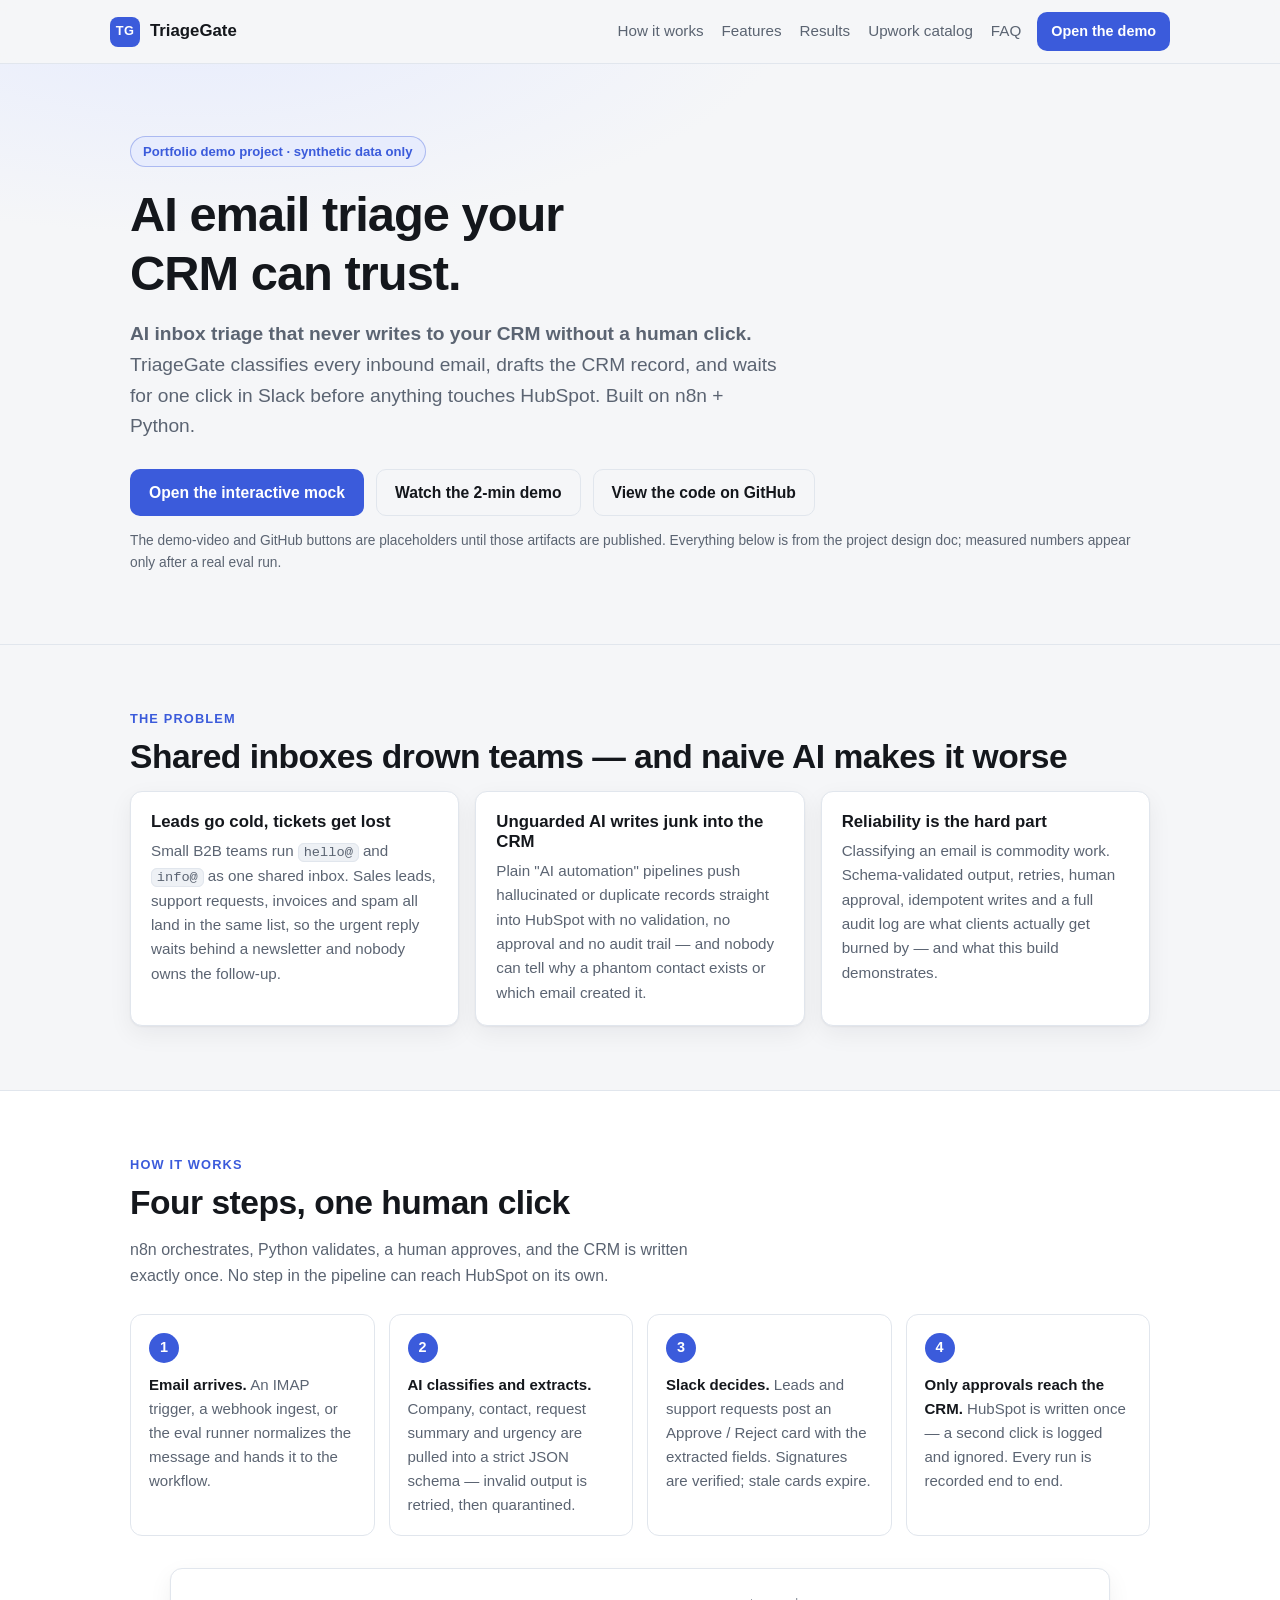
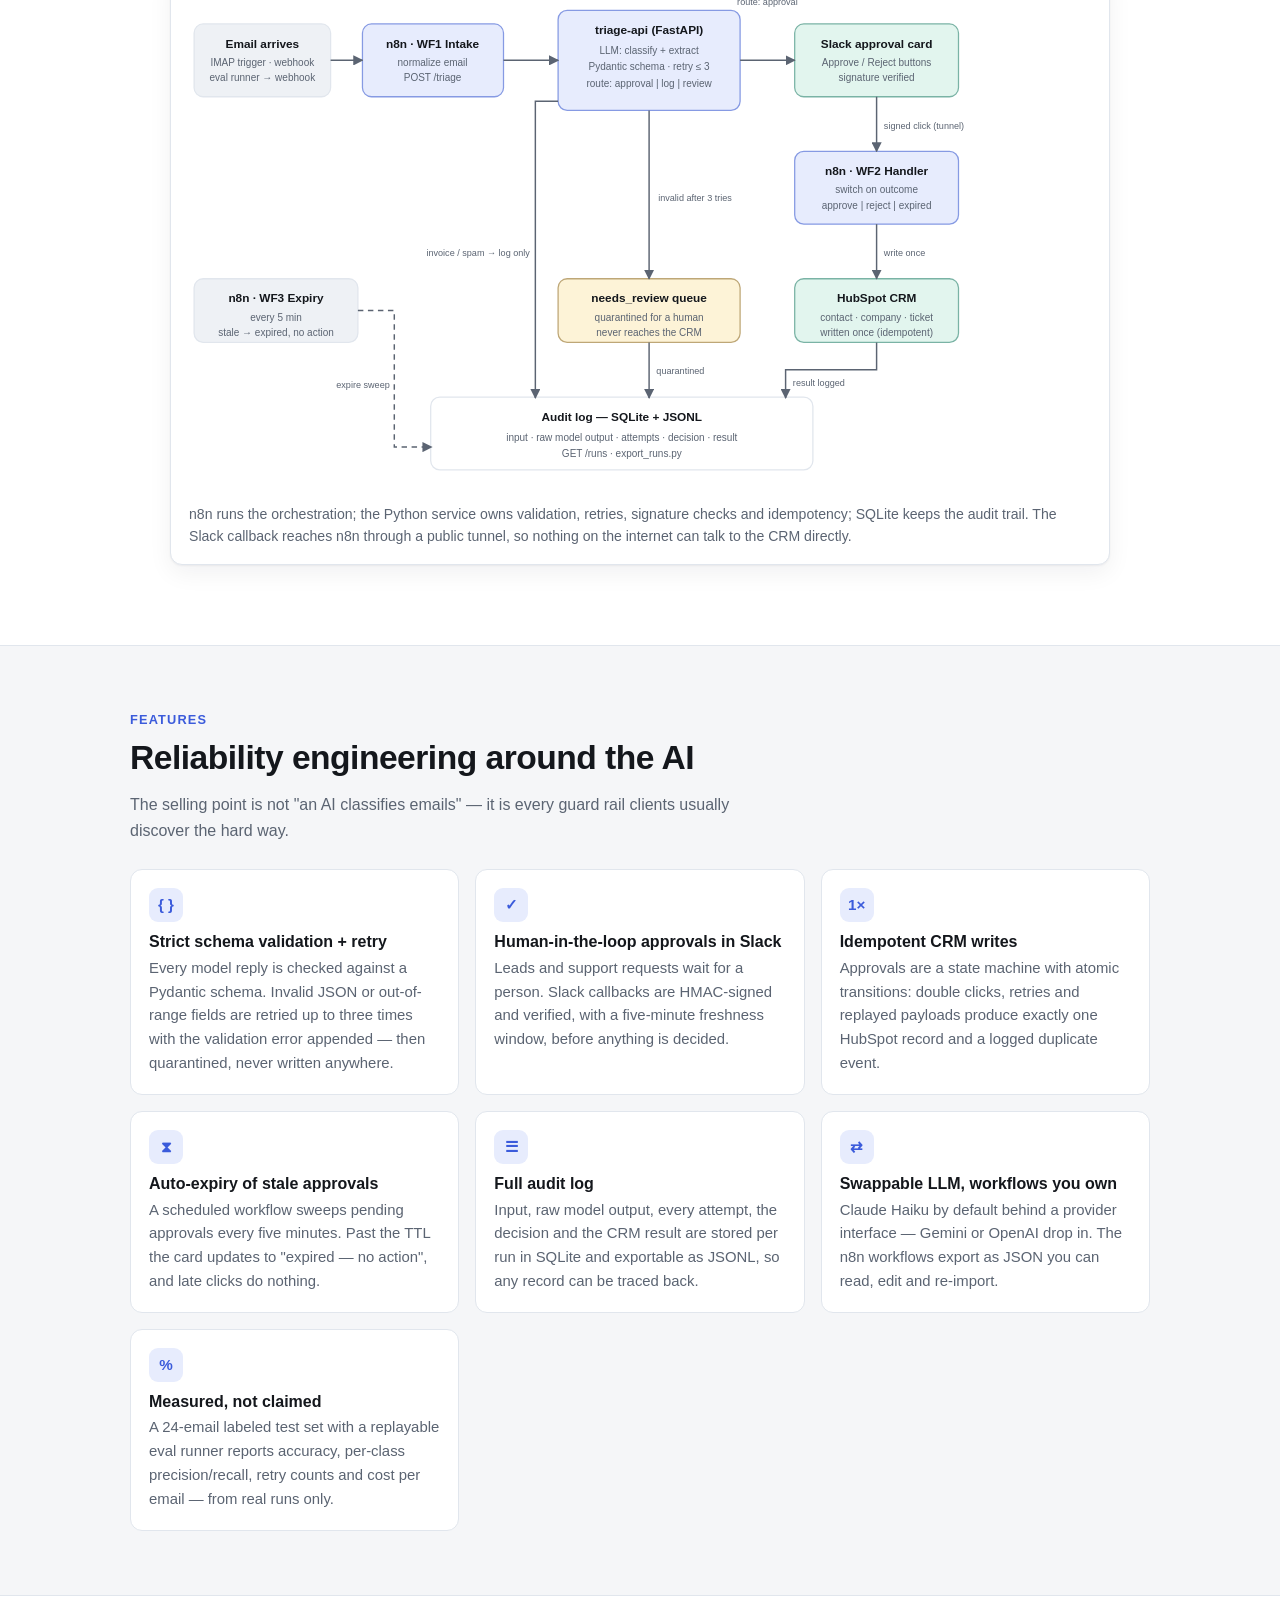
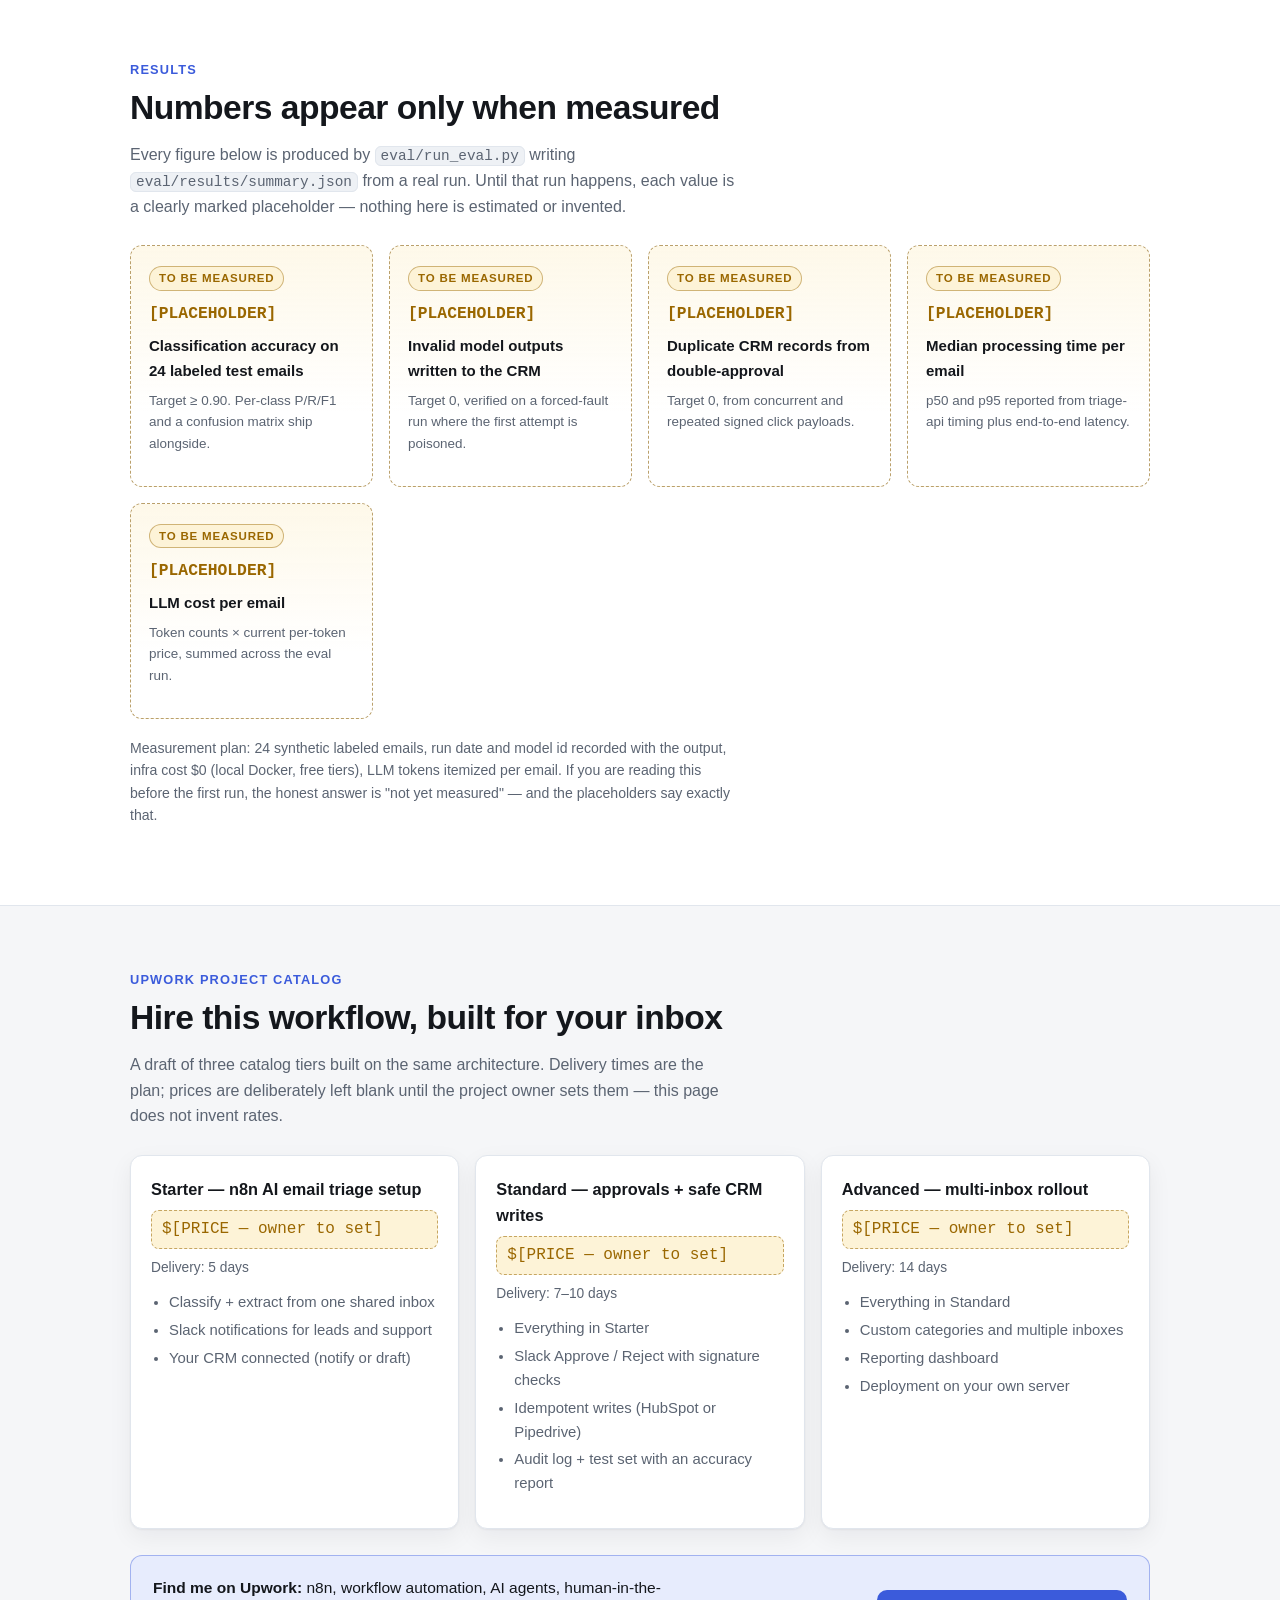
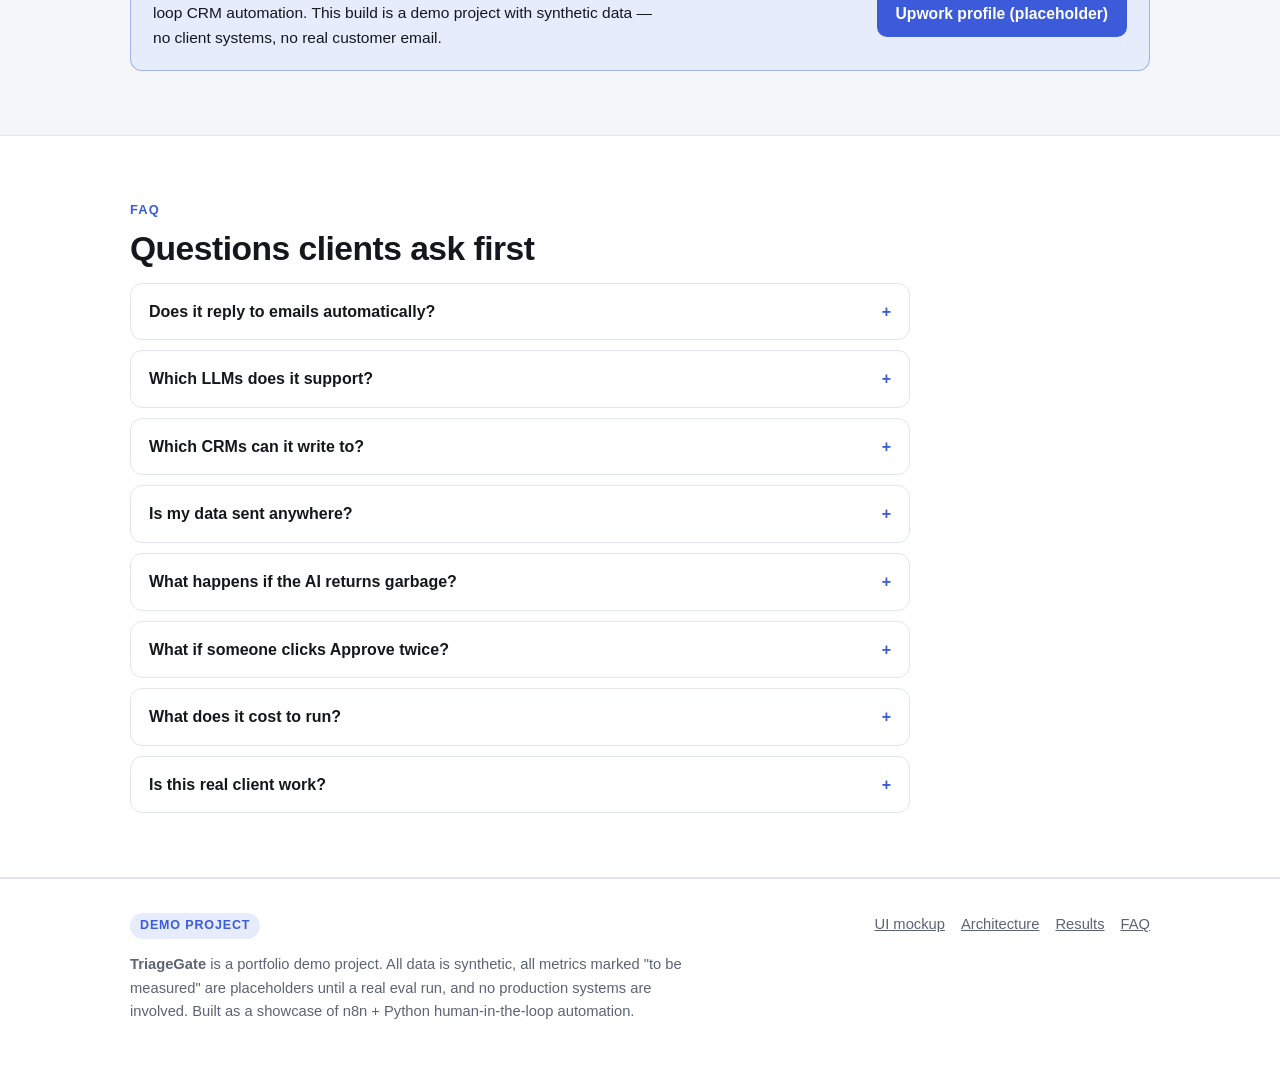
==== site/index.html @ 04949f33 "M0-M4: TriageGate scaffold, schemas, triage loop, approvals, FastAPI - M0: project layout, .gitignor" ====
<!doctype html>
<html lang="en">
<head>
<meta charset="utf-8">
<meta name="viewport" content="width=device-width, initial-scale=1">
<title>TriageGate — AI email triage your CRM can trust</title>
<meta name="description" content="TriageGate classifies every inbound email, drafts the CRM record, and waits for one click in Slack before anything touches HubSpot. Built on n8n + Python. Portfolio demo project with synthetic data.">
<link rel="icon" href="data:image/svg+xml,<svg xmlns='http://www.w3.org/2000/svg' viewBox='0%200%20100%20100'><rect width='100' height='100' rx='22' fill='%233b5bdb'/><text%20x='50'%20y='70'%20font-size='52'%20font-family='sans-serif'%20font-weight='bold'%20fill='%23ffffff'%20text-anchor='middle'>TG</text></svg>">
<link rel="stylesheet" href="styles.css">
</head>
<body>
<a class="skip-link" href="#main">Skip to content</a>

<header class="site-header">
  <div class="container nav">
    <a class="brand" href="index.html"><span class="brand-mark" aria-hidden="true">TG</span>TriageGate</a>
    <nav class="nav-links" aria-label="Primary">
      <a href="#how">How it works</a>
      <a href="#features">Features</a>
      <a href="#results">Results</a>
      <a href="#catalog">Upwork catalog</a>
      <a href="#faq">FAQ</a>
    </nav>
    <a class="btn btn-primary btn-sm" href="demo.html">Open the demo</a>
  </div>
</header>

<main id="main">

  <!-- ================= HERO ================= -->
  <section class="hero">
    <div class="container">
      <span class="hero-badge">Portfolio demo project · synthetic data only</span>
      <h1 class="hero-title">AI email triage your CRM can trust.</h1>
      <p class="hero-lead">
        <strong>AI inbox triage that never writes to your CRM without a human click.</strong>
        TriageGate classifies every inbound email, drafts the CRM record, and waits for one
        click in Slack before anything touches HubSpot. Built on n8n + Python.
      </p>
      <div class="hero-ctas">
        <a class="btn btn-primary" href="demo.html">Open the interactive mock</a>
        <a class="btn btn-outline" href="#" title="Placeholder — demo video link is added once the ≤2 min video is published">Watch the 2-min demo</a>
        <a class="btn btn-outline" href="#" title="Placeholder — GitHub repo link is added once the repo is public">View the code on GitHub</a>
      </div>
      <p class="hero-note">
        The demo-video and GitHub buttons are placeholders until those artifacts are published.
        Everything below is from the project design doc; measured numbers appear only after a real eval run.
      </p>
    </div>
  </section>

  <!-- ================= PROBLEM ================= -->
  <section class="section" id="problem">
    <div class="container">
      <div class="section-head">
        <div class="section-kicker">The problem</div>
        <h2 class="section-title">Shared inboxes drown teams — and naive AI makes it worse</h2>
      </div>
      <div class="grid problem-grid">
        <div class="card">
          <h3>Leads go cold, tickets get lost</h3>
          <p>
            Small B2B teams run <code>hello@</code> and <code>info@</code> as one shared inbox.
            Sales leads, support requests, invoices and spam all land in the same list, so the
            urgent reply waits behind a newsletter and nobody owns the follow-up.
          </p>
        </div>
        <div class="card">
          <h3>Unguarded AI writes junk into the CRM</h3>
          <p>
            Plain "AI automation" pipelines push hallucinated or duplicate records straight into
            HubSpot with no validation, no approval and no audit trail — and nobody can tell why
            a phantom contact exists or which email created it.
          </p>
        </div>
        <div class="card">
          <h3>Reliability is the hard part</h3>
          <p>
            Classifying an email is commodity work. Schema-validated output, retries, human
            approval, idempotent writes and a full audit log are what clients actually get
            burned by — and what this build demonstrates.
          </p>
        </div>
      </div>
    </div>
  </section>

  <!-- ================= HOW IT WORKS ================= -->
  <section class="section section-alt" id="how">
    <div class="container">
      <div class="section-head">
        <div class="section-kicker">How it works</div>
        <h2 class="section-title">Four steps, one human click</h2>
        <p class="section-sub">
          n8n orchestrates, Python validates, a human approves, and the CRM is written exactly
          once. No step in the pipeline can reach HubSpot on its own.
        </p>
      </div>

      <div class="steps">
        <div class="step">
          <span class="step-num">1</span>
          <p><strong>Email arrives.</strong> An IMAP trigger, a webhook ingest, or the eval runner
            normalizes the message and hands it to the workflow.</p>
        </div>
        <div class="step">
          <span class="step-num">2</span>
          <p><strong>AI classifies and extracts.</strong> Company, contact, request summary and
            urgency are pulled into a strict JSON schema — invalid output is retried, then
            quarantined.</p>
        </div>
        <div class="step">
          <span class="step-num">3</span>
          <p><strong>Slack decides.</strong> Leads and support requests post an Approve / Reject
            card with the extracted fields. Signatures are verified; stale cards expire.</p>
        </div>
        <div class="step">
          <span class="step-num">4</span>
          <p><strong>Only approvals reach the CRM.</strong> HubSpot is written once — a second
            click is logged and ignored. Every run is recorded end to end.</p>
        </div>
      </div>

      <figure class="diagram-wrap" aria-label="TriageGate architecture diagram">
        <svg class="diagram" viewBox="0 0 1000 560" role="img" aria-labelledby="diag-title diag-desc">
          <title id="diag-title">TriageGate architecture</title>
          <desc id="diag-desc">
            An email arrives via IMAP trigger, webhook or eval runner; n8n workflow WF1 posts it
            to the Python triage-api service, which calls an LLM, validates the JSON schema with
            up to three attempts, and routes the result. Approved items post a signed Slack card;
            a click goes through a public tunnel to n8n workflow WF2, which writes HubSpot exactly
            once and logs the result. Invoice and spam emails are logged without a CRM write.
            Invalid output after three attempts lands in the needs_review queue and never reaches
            the CRM. n8n workflow WF3 expires stale approvals. All events land in an audit log
            kept in SQLite with JSONL export.
          </desc>

          <defs>
            <marker id="tri-arrow" viewBox="0 0 10 10" refX="9" refY="5"
                    markerWidth="7" markerHeight="7" orient="auto-start-reverse">
              <path class="d-arrow-head" d="M0 0 L10 5 L0 10 z"></path>
            </marker>
          </defs>

          <!-- ===== nodes ===== -->
          <rect class="d-box" x="10" y="45" width="150" height="80" rx="10"></rect>
          <text class="d-title" x="85" y="71" text-anchor="middle">Email arrives</text>
          <text class="d-sub" x="85" y="91" text-anchor="middle">IMAP trigger · webhook</text>
          <text class="d-sub" x="85" y="108" text-anchor="middle">eval runner → webhook</text>

          <rect class="d-box d-box--accent" x="195" y="45" width="155" height="80" rx="10"></rect>
          <text class="d-title" x="272" y="71" text-anchor="middle">n8n · WF1 Intake</text>
          <text class="d-sub" x="272" y="91" text-anchor="middle">normalize email</text>
          <text class="d-sub" x="272" y="108" text-anchor="middle">POST /triage</text>

          <rect class="d-box d-box--accent" x="410" y="30" width="200" height="110" rx="10"></rect>
          <text class="d-title" x="510" y="56" text-anchor="middle">triage-api (FastAPI)</text>
          <text class="d-sub" x="510" y="78" text-anchor="middle">LLM: classify + extract</text>
          <text class="d-sub" x="510" y="96" text-anchor="middle">Pydantic schema · retry ≤ 3</text>
          <text class="d-sub" x="510" y="114" text-anchor="middle">route: approval | log | review</text>

          <rect class="d-box d-box--ok" x="670" y="45" width="180" height="80" rx="10"></rect>
          <text class="d-title" x="760" y="71" text-anchor="middle">Slack approval card</text>
          <text class="d-sub" x="760" y="91" text-anchor="middle">Approve / Reject buttons</text>
          <text class="d-sub" x="760" y="108" text-anchor="middle">signature verified</text>

          <rect class="d-box d-box--accent" x="670" y="185" width="180" height="80" rx="10"></rect>
          <text class="d-title" x="760" y="211" text-anchor="middle">n8n · WF2 Handler</text>
          <text class="d-sub" x="760" y="231" text-anchor="middle">switch on outcome</text>
          <text class="d-sub" x="760" y="248" text-anchor="middle">approve | reject | expired</text>

          <rect class="d-box d-box--ok" x="670" y="325" width="180" height="70" rx="10"></rect>
          <text class="d-title" x="760" y="351" text-anchor="middle">HubSpot CRM</text>
          <text class="d-sub" x="760" y="371" text-anchor="middle">contact · company · ticket</text>
          <text class="d-sub" x="760" y="388" text-anchor="middle">written once (idempotent)</text>

          <rect class="d-box d-box--warn" x="410" y="325" width="200" height="70" rx="10"></rect>
          <text class="d-title" x="510" y="351" text-anchor="middle">needs_review queue</text>
          <text class="d-sub" x="510" y="371" text-anchor="middle">quarantined for a human</text>
          <text class="d-sub" x="510" y="388" text-anchor="middle">never reaches the CRM</text>

          <rect class="d-box" x="10" y="325" width="180" height="70" rx="10"></rect>
          <text class="d-title" x="100" y="351" text-anchor="middle">n8n · WF3 Expiry</text>
          <text class="d-sub" x="100" y="371" text-anchor="middle">every 5 min</text>
          <text class="d-sub" x="100" y="388" text-anchor="middle">stale → expired, no action</text>

          <rect class="d-box d-box--plain" x="270" y="455" width="420" height="80" rx="10"></rect>
          <text class="d-title" x="480" y="481" text-anchor="middle">Audit log — SQLite + JSONL</text>
          <text class="d-sub" x="480" y="503" text-anchor="middle">input · raw model output · attempts · decision · result</text>
          <text class="d-sub" x="480" y="521" text-anchor="middle">GET /runs · export_runs.py</text>

          <!-- ===== edges ===== -->
          <path class="d-edge" d="M160 85 H195" marker-end="url(#tri-arrow)"></path>
          <path class="d-edge" d="M350 85 H410" marker-end="url(#tri-arrow)"></path>

          <path class="d-edge" d="M610 85 H670" marker-end="url(#tri-arrow)"></path>
          <text class="d-edge-label" x="640" y="24" text-anchor="middle">route: approval</text>

          <path class="d-edge" d="M760 125 V185" marker-end="url(#tri-arrow)"></path>
          <text class="d-edge-label" x="768" y="160">signed click (tunnel)</text>

          <path class="d-edge" d="M760 265 V325" marker-end="url(#tri-arrow)"></path>
          <text class="d-edge-label" x="768" y="300">write once</text>

          <path class="d-edge" d="M510 140 V325" marker-end="url(#tri-arrow)"></path>
          <text class="d-edge-label" x="520" y="240">invalid after 3 tries</text>

          <path class="d-edge" d="M410 130 H385 V456" marker-end="url(#tri-arrow)"></path>
          <text class="d-edge-label" x="379" y="300" text-anchor="end">invoice / spam → log only</text>

          <path class="d-edge" d="M510 395 V456" marker-end="url(#tri-arrow)"></path>
          <text class="d-edge-label" x="518" y="430">quarantined</text>

          <path class="d-edge" d="M760 395 V425 H660 V456" marker-end="url(#tri-arrow)"></path>
          <text class="d-edge-label" x="668" y="443">result logged</text>

          <path class="d-edge d-edge--dash" d="M190 360 H230 V510 H271" marker-end="url(#tri-arrow)"></path>
          <text class="d-edge-label" x="225" y="445" text-anchor="end">expire sweep</text>
        </svg>
        <figcaption class="diagram-caption">
          n8n runs the orchestration; the Python service owns validation, retries, signature
          checks and idempotency; SQLite keeps the audit trail. The Slack callback reaches n8n
          through a public tunnel, so nothing on the internet can talk to the CRM directly.
        </figcaption>
      </figure>
    </div>
  </section>

  <!-- ================= FEATURES ================= -->
  <section class="section" id="features">
    <div class="container">
      <div class="section-head">
        <div class="section-kicker">Features</div>
        <h2 class="section-title">Reliability engineering around the AI</h2>
        <p class="section-sub">
          The selling point is not "an AI classifies emails" — it is every guard rail clients
          usually discover the hard way.
        </p>
      </div>
      <div class="grid feature-grid">
        <div class="feature">
          <span class="feature-ico" aria-hidden="true">{ }</span>
          <h3>Strict schema validation + retry</h3>
          <p>Every model reply is checked against a Pydantic schema. Invalid JSON or out-of-range
            fields are retried up to three times with the validation error appended — then
            quarantined, never written anywhere.</p>
        </div>
        <div class="feature">
          <span class="feature-ico" aria-hidden="true">✓</span>
          <h3>Human-in-the-loop approvals in Slack</h3>
          <p>Leads and support requests wait for a person. Slack callbacks are HMAC-signed and
            verified, with a five-minute freshness window, before anything is decided.</p>
        </div>
        <div class="feature">
          <span class="feature-ico" aria-hidden="true">1×</span>
          <h3>Idempotent CRM writes</h3>
          <p>Approvals are a state machine with atomic transitions: double clicks, retries and
            replayed payloads produce exactly one HubSpot record and a logged duplicate event.</p>
        </div>
        <div class="feature">
          <span class="feature-ico" aria-hidden="true">⧗</span>
          <h3>Auto-expiry of stale approvals</h3>
          <p>A scheduled workflow sweeps pending approvals every five minutes. Past the TTL the
            card updates to "expired — no action", and late clicks do nothing.</p>
        </div>
        <div class="feature">
          <span class="feature-ico" aria-hidden="true">☰</span>
          <h3>Full audit log</h3>
          <p>Input, raw model output, every attempt, the decision and the CRM result are stored
            per run in SQLite and exportable as JSONL, so any record can be traced back.</p>
        </div>
        <div class="feature">
          <span class="feature-ico" aria-hidden="true">⇄</span>
          <h3>Swappable LLM, workflows you own</h3>
          <p>Claude Haiku by default behind a provider interface — Gemini or OpenAI drop in.
            The n8n workflows export as JSON you can read, edit and re-import.</p>
        </div>
        <div class="feature">
          <span class="feature-ico" aria-hidden="true">%</span>
          <h3>Measured, not claimed</h3>
          <p>A 24-email labeled test set with a replayable eval runner reports accuracy,
            per-class precision/recall, retry counts and cost per email — from real runs only.</p>
        </div>
      </div>
    </div>
  </section>

  <!-- ================= RESULTS ================= -->
  <section class="section section-alt" id="results">
    <div class="container">
      <div class="section-head">
        <div class="section-kicker">Results</div>
        <h2 class="section-title">Numbers appear only when measured</h2>
        <p class="section-sub">
          Every figure below is produced by <code>eval/run_eval.py</code> writing
          <code>eval/results/summary.json</code> from a real run. Until that run happens, each
          value is a clearly marked placeholder — nothing here is estimated or invented.
        </p>
      </div>
      <div class="grid metrics-grid">
        <div class="metric">
          <span class="pending-chip">To be measured</span>
          <span class="metric-value">[PLACEHOLDER]</span>
          <span class="metric-label">Classification accuracy on 24 labeled test emails</span>
          <p class="metric-note">Target ≥ 0.90. Per-class P/R/F1 and a confusion matrix ship alongside.</p>
        </div>
        <div class="metric">
          <span class="pending-chip">To be measured</span>
          <span class="metric-value">[PLACEHOLDER]</span>
          <span class="metric-label">Invalid model outputs written to the CRM</span>
          <p class="metric-note">Target 0, verified on a forced-fault run where the first attempt is poisoned.</p>
        </div>
        <div class="metric">
          <span class="pending-chip">To be measured</span>
          <span class="metric-value">[PLACEHOLDER]</span>
          <span class="metric-label">Duplicate CRM records from double-approval</span>
          <p class="metric-note">Target 0, from concurrent and repeated signed click payloads.</p>
        </div>
        <div class="metric">
          <span class="pending-chip">To be measured</span>
          <span class="metric-value">[PLACEHOLDER]</span>
          <span class="metric-label">Median processing time per email</span>
          <p class="metric-note">p50 and p95 reported from triage-api timing plus end-to-end latency.</p>
        </div>
        <div class="metric">
          <span class="pending-chip">To be measured</span>
          <span class="metric-value">[PLACEHOLDER]</span>
          <span class="metric-label">LLM cost per email</span>
          <p class="metric-note">Token counts × current per-token price, summed across the eval run.</p>
        </div>
      </div>
      <p class="results-footnote">
        Measurement plan: 24 synthetic labeled emails, run date and model id recorded with the
        output, infra cost $0 (local Docker, free tiers), LLM tokens itemized per email. If you
        are reading this before the first run, the honest answer is "not yet measured" — and the
        placeholders say exactly that.
      </p>
    </div>
  </section>

  <!-- ================= UPCWORK / CATALOG ================= -->
  <section class="section" id="catalog">
    <div class="container">
      <div class="section-head">
        <div class="section-kicker">Upwork Project Catalog</div>
        <h2 class="section-title">Hire this workflow, built for your inbox</h2>
        <p class="section-sub">
          A draft of three catalog tiers built on the same architecture. Delivery times are the
          plan; prices are deliberately left blank until the project owner sets them — this page
          does not invent rates.
        </p>
      </div>
      <div class="grid tiers">
        <div class="card tier">
          <span class="tier-name">Starter — n8n AI email triage setup</span>
          <span class="tier-price">$[PRICE — owner to set]</span>
          <span class="tier-time">Delivery: 5 days</span>
          <ul>
            <li>Classify + extract from one shared inbox</li>
            <li>Slack notifications for leads and support</li>
            <li>Your CRM connected (notify or draft)</li>
          </ul>
        </div>
        <div class="card tier">
          <span class="tier-name">Standard — approvals + safe CRM writes</span>
          <span class="tier-price">$[PRICE — owner to set]</span>
          <span class="tier-time">Delivery: 7–10 days</span>
          <ul>
            <li>Everything in Starter</li>
            <li>Slack Approve / Reject with signature checks</li>
            <li>Idempotent writes (HubSpot or Pipedrive)</li>
            <li>Audit log + test set with an accuracy report</li>
          </ul>
        </div>
        <div class="card tier">
          <span class="tier-name">Advanced — multi-inbox rollout</span>
          <span class="tier-price">$[PRICE — owner to set]</span>
          <span class="tier-time">Delivery: 14 days</span>
          <ul>
            <li>Everything in Standard</li>
            <li>Custom categories and multiple inboxes</li>
            <li>Reporting dashboard</li>
            <li>Deployment on your own server</li>
          </ul>
        </div>
      </div>
      <div class="cta-band">
        <p>
          <strong>Find me on Upwork:</strong> n8n, workflow automation, AI agents, human-in-the-loop
          CRM automation. This build is a demo project with synthetic data — no client systems,
          no real customer email.
        </p>
        <a class="btn btn-primary" href="#" title="Placeholder — Upwork profile / catalog link is added before publishing">Upwork profile (placeholder)</a>
      </div>
    </div>
  </section>

  <!-- ================= FAQ ================= -->
  <section class="section section-alt" id="faq">
    <div class="container">
      <div class="section-head">
        <div class="section-kicker">FAQ</div>
        <h2 class="section-title">Questions clients ask first</h2>
      </div>
      <div class="faq">
        <details class="faq-item">
          <summary>Does it reply to emails automatically?</summary>
          <div class="faq-a"><p>No — by design. It only drafts CRM records and asks a human. Auto-replying to senders is explicitly out of scope.</p></div>
        </details>
        <details class="faq-item">
          <summary>Which LLMs does it support?</summary>
          <div class="faq-a"><p>Claude Haiku by default; Gemini or OpenAI can be swapped in through a small provider interface. The LLM is called from Python so validation and retry logic stay testable.</p></div>
        </details>
        <details class="faq-item">
          <summary>Which CRMs can it write to?</summary>
          <div class="faq-a"><p>The demo uses HubSpot free tier. Pipedrive, Zoho and Salesforce are all reachable through n8n nodes with the same approval and idempotency layer in front.</p></div>
        </details>
        <details class="faq-item">
          <summary>Is my data sent anywhere?</summary>
          <div class="faq-a"><p>Only to the LLM provider you choose and your own CRM and Slack. n8n is self-hosted; there is no TriageGate server in the middle.</p></div>
        </details>
        <details class="faq-item">
          <summary>What happens if the AI returns garbage?</summary>
          <div class="faq-a"><p>It is validated against a strict schema, retried up to three times with the error fed back, then quarantined as <code>needs_review</code> — never written to the CRM.</p></div>
        </details>
        <details class="faq-item">
          <summary>What if someone clicks Approve twice?</summary>
          <div class="faq-a"><p>One record is created. The approval state machine transitions atomically, so the second click is logged as a duplicate and ignored — even if both clicks race.</p></div>
        </details>
        <details class="faq-item">
          <summary>What does it cost to run?</summary>
          <div class="faq-a"><p>Infrastructure can be $0 — self-hosted n8n on Docker, free Slack and HubSpot tiers, a free-tier tunnel for callbacks. LLM cost per email is reported in the results section once measured.</p></div>
        </details>
        <details class="faq-item">
          <summary>Is this real client work?</summary>
          <div class="faq-a"><p>No — it is a portfolio demo project built with synthetic data (fictional companies on <code>example.com</code> addresses). No real inboxes, no client systems, no customer data.</p></div>
        </details>
      </div>
    </div>
  </section>

</main>

<footer class="site-footer">
  <div class="container footer-grid">
    <div>
      <span class="footer-demo">Demo project</span>
      <p>
        <strong>TriageGate</strong> is a portfolio demo project. All data is synthetic, all metrics
        marked "to be measured" are placeholders until a real eval run, and no production systems
        are involved. Built as a showcase of n8n + Python human-in-the-loop automation.
      </p>
    </div>
    <div class="footer-links">
      <a href="demo.html">UI mockup</a>
      <a href="#how">Architecture</a>
      <a href="#results">Results</a>
      <a href="#faq">FAQ</a>
    </div>
  </div>
</footer>

</body>
</html>
---- site/styles.css ----
/* ============================================================
   TriageGate — shared styles (no build step, no external JS)
   Light/dark via prefers-color-scheme. Responsive to 375px.
   ============================================================ */

:root {
  color-scheme: light dark;

  --bg: #f5f6f8;
  --surface: #ffffff;
  --surface-2: #eef1f5;
  --text: #14171c;
  --muted: #5b6472;
  --border: #e1e6ed;
  --accent: #3b5bdb;
  --accent-soft: #e7ecfd;
  --ok: #12805c;
  --ok-soft: #e2f5ee;
  --warn: #9a6700;
  --warn-soft: #fdf3d7;
  --danger: #b42318;
  --danger-soft: #fdebe9;
  --shadow: 0 1px 2px rgba(16, 24, 40, 0.05), 0 8px 24px rgba(16, 24, 40, 0.06);
  --radius: 12px;
  --mono: ui-monospace, "Cascadia Mono", "SF Mono", Menlo, Consolas, monospace;
  --font: -apple-system, BlinkMacSystemFont, "Segoe UI", Roboto, "Helvetica Neue",
    Arial, sans-serif;
}

@media (prefers-color-scheme: dark) {
  :root {
    --bg: #0e1116;
    --surface: #161b22;
    --surface-2: #1d232c;
    --text: #e7ecf3;
    --muted: #9aa5b5;
    --border: #2a323d;
    --accent: #8aa2ff;
    --accent-soft: #1c2440;
    --ok: #4cc38a;
    --ok-soft: #10291f;
    --warn: #e3b341;
    --warn-soft: #2b2412;
    --danger: #ff7b72;
    --danger-soft: #2d1614;
    --shadow: 0 1px 2px rgba(0, 0, 0, 0.4), 0 8px 24px rgba(0, 0, 0, 0.35);
  }
}

* { box-sizing: border-box; }

html { scroll-behavior: smooth; }

body {
  margin: 0;
  font-family: var(--font);
  font-size: 16px;
  line-height: 1.6;
  color: var(--text);
  background: var(--bg);
  -webkit-text-size-adjust: 100%;
}

img, svg { max-width: 100%; }

a { color: var(--accent); }

h1, h2, h3, h4 { line-height: 1.2; margin: 0 0 0.5em; }

p { margin: 0 0 1em; }

code {
  font-family: var(--mono);
  font-size: 0.9em;
  background: var(--surface-2);
  border: 1px solid var(--border);
  border-radius: 6px;
  padding: 0.05em 0.35em;
}

.skip-link {
  position: absolute;
  left: -9999px;
  top: 0;
  background: var(--accent);
  color: #fff;
  padding: 8px 14px;
  z-index: 100;
}
.skip-link:focus { left: 8px; top: 8px; }

.container {
  max-width: 1060px;
  margin: 0 auto;
  padding: 0 20px;
}

/* ---------- Header / nav ---------- */

.site-header {
  position: sticky;
  top: 0;
  z-index: 20;
  background: color-mix(in srgb, var(--bg) 88%, transparent);
  backdrop-filter: blur(8px);
  border-bottom: 1px solid var(--border);
}

.nav {
  display: flex;
  align-items: center;
  gap: 16px;
  flex-wrap: wrap;
  padding: 12px 0;
}

.brand {
  display: inline-flex;
  align-items: center;
  gap: 10px;
  font-weight: 700;
  font-size: 1.05rem;
  color: var(--text);
  text-decoration: none;
}

.brand-mark {
  display: inline-grid;
  place-items: center;
  width: 30px;
  height: 30px;
  border-radius: 8px;
  background: var(--accent);
  color: #fff;
  font-size: 0.8rem;
  font-weight: 800;
  letter-spacing: 0.02em;
}

.nav-links {
  display: flex;
  gap: 18px;
  flex-wrap: wrap;
  margin-left: auto;
}

.nav-links a {
  color: var(--muted);
  text-decoration: none;
  font-size: 0.95rem;
}

.nav-links a:hover { color: var(--text); }

/* ---------- Buttons ---------- */

.btn {
  display: inline-block;
  padding: 10px 18px;
  border-radius: 10px;
  border: 1px solid transparent;
  font-size: 0.98rem;
  font-weight: 600;
  font-family: inherit;
  text-decoration: none;
  cursor: pointer;
  background: var(--surface-2);
  color: var(--text);
}

.btn:hover { filter: brightness(1.05); }

.btn-primary { background: var(--accent); color: #fff; }

.btn-outline {
  background: transparent;
  border-color: var(--border);
  color: var(--text);
}

.btn-sm { padding: 7px 13px; font-size: 0.9rem; }

.btn:disabled, .btn[aria-disabled="true"] {
  opacity: 0.55;
  cursor: not-allowed;
  filter: none;
}

/* ---------- Hero ---------- */

.hero {
  padding: 72px 0 56px;
  background:
    radial-gradient(1000px 380px at 15% -10%, var(--accent-soft), transparent 60%),
    var(--bg);
  border-bottom: 1px solid var(--border);
}

.hero-badge {
  display: inline-block;
  font-size: 0.82rem;
  font-weight: 600;
  color: var(--accent);
  background: var(--accent-soft);
  border: 1px solid color-mix(in srgb, var(--accent) 35%, transparent);
  border-radius: 999px;
  padding: 4px 12px;
  margin-bottom: 18px;
}

.hero-title {
  font-size: clamp(2rem, 5vw, 3.05rem);
  letter-spacing: -0.02em;
  margin-bottom: 0.35em;
  max-width: 16ch;
}

.hero-lead {
  font-size: clamp(1.02rem, 2.2vw, 1.2rem);
  color: var(--muted);
  max-width: 62ch;
  margin-bottom: 1.4em;
}

.hero-ctas {
  display: flex;
  gap: 12px;
  flex-wrap: wrap;
  margin-bottom: 14px;
}

.hero-note {
  font-size: 0.86rem;
  color: var(--muted);
}

/* ---------- Sections ---------- */

.section { padding: 64px 0; }
.section-alt { background: var(--surface); border-block: 1px solid var(--border); }

.section-kicker {
  font-size: 0.8rem;
  font-weight: 700;
  text-transform: uppercase;
  letter-spacing: 0.09em;
  color: var(--accent);
  margin-bottom: 8px;
}

.section-title {
  font-size: clamp(1.5rem, 3.4vw, 2.1rem);
  letter-spacing: -0.015em;
  margin-bottom: 0.4em;
}

.section-sub {
  color: var(--muted);
  max-width: 68ch;
  margin-bottom: 1.6em;
}

.section-head { margin-bottom: 8px; }

/* ---------- Cards / grids ---------- */

.grid {
  display: grid;
  gap: 16px;
  grid-template-columns: repeat(auto-fit, minmax(240px, 1fr));
}

.card {
  background: var(--surface);
  border: 1px solid var(--border);
  border-radius: var(--radius);
  padding: 20px;
  box-shadow: var(--shadow);
}

.card h3 { font-size: 1.05rem; margin-bottom: 0.4em; }
.card p { color: var(--muted); font-size: 0.95rem; margin: 0; }

.problem-grid { grid-template-columns: repeat(auto-fit, minmax(280px, 1fr)); }

/* ---------- Steps ---------- */

.steps {
  display: grid;
  gap: 14px;
  grid-template-columns: repeat(auto-fit, minmax(220px, 1fr));
  margin: 24px 0 32px;
  counter-reset: step;
}

.step {
  background: var(--surface);
  border: 1px solid var(--border);
  border-radius: var(--radius);
  padding: 18px;
  position: relative;
}

.step-num {
  display: inline-grid;
  place-items: center;
  width: 30px;
  height: 30px;
  border-radius: 50%;
  background: var(--accent);
  color: #fff;
  font-weight: 700;
  font-size: 0.9rem;
  margin-bottom: 10px;
}

.step p { margin: 0; color: var(--muted); font-size: 0.94rem; }
.step strong { color: var(--text); }

/* ---------- Architecture diagram ---------- */

.diagram-wrap {
  background: var(--surface);
  border: 1px solid var(--border);
  border-radius: var(--radius);
  padding: 14px;
  overflow-x: auto;
  box-shadow: var(--shadow);
}

.diagram { display: block; min-width: 760px; width: 100%; height: auto; }

.diagram-caption {
  font-size: 0.88rem;
  color: var(--muted);
  margin: 10px 4px 2px;
}

.d-box { fill: var(--surface-2); stroke: var(--border); stroke-width: 1.4; }
.d-box--accent { fill: var(--accent-soft); stroke: color-mix(in srgb, var(--accent) 55%, var(--border)); }
.d-box--ok { fill: var(--ok-soft); stroke: color-mix(in srgb, var(--ok) 50%, var(--border)); }
.d-box--warn { fill: var(--warn-soft); stroke: color-mix(in srgb, var(--warn) 50%, var(--border)); }
.d-box--plain { fill: var(--surface); }

.d-title { fill: var(--text); font-size: 13px; font-weight: 700; font-family: var(--font); }
.d-sub { fill: var(--muted); font-size: 11px; font-family: var(--font); }
.d-tag { fill: var(--accent); font-size: 10.5px; font-weight: 700; font-family: var(--font); letter-spacing: 0.04em; }
.d-edge { stroke: var(--muted); stroke-width: 1.6; fill: none; }
.d-edge--dash { stroke-dasharray: 6 5; }
.d-arrow-head { fill: var(--muted); }
.d-edge-label { fill: var(--muted); font-size: 10px; font-family: var(--font); }

/* ---------- Features ---------- */

.feature-grid { grid-template-columns: repeat(auto-fit, minmax(250px, 1fr)); }

.feature {
  background: var(--surface);
  border: 1px solid var(--border);
  border-radius: var(--radius);
  padding: 18px;
}

.feature-ico {
  display: inline-grid;
  place-items: center;
  width: 34px;
  height: 34px;
  border-radius: 9px;
  background: var(--accent-soft);
  color: var(--accent);
  font-weight: 800;
  font-size: 0.95rem;
  margin-bottom: 10px;
}

.feature h3 { font-size: 1rem; margin-bottom: 0.35em; }
.feature p { margin: 0; color: var(--muted); font-size: 0.93rem; }

/* ---------- Results / metrics ---------- */

.metrics-grid { grid-template-columns: repeat(auto-fit, minmax(230px, 1fr)); }

.metric {
  background: var(--surface);
  border: 1px dashed color-mix(in srgb, var(--warn) 55%, var(--border));
  border-radius: var(--radius);
  padding: 18px;
  background-image: linear-gradient(
    180deg,
    color-mix(in srgb, var(--warn-soft) 55%, transparent),
    transparent 70%
  );
}

.metric-value {
  font-family: var(--mono);
  font-size: 1.02rem;
  font-weight: 700;
  color: var(--warn);
  display: block;
  margin-bottom: 6px;
  word-break: break-word;
}

.metric-label { font-size: 0.94rem; font-weight: 600; }
.metric-note { font-size: 0.84rem; color: var(--muted); margin-top: 6px; }

.pending-chip {
  display: inline-block;
  font-size: 0.72rem;
  font-weight: 700;
  text-transform: uppercase;
  letter-spacing: 0.07em;
  color: var(--warn);
  background: var(--warn-soft);
  border: 1px solid color-mix(in srgb, var(--warn) 45%, transparent);
  border-radius: 999px;
  padding: 2px 9px;
  margin-bottom: 10px;
}

.results-footnote {
  font-size: 0.88rem;
  color: var(--muted);
  margin-top: 18px;
  max-width: 78ch;
}

/* ---------- Tiers / Upwork ---------- */

.tiers { grid-template-columns: repeat(auto-fit, minmax(250px, 1fr)); }

.tier { display: flex; flex-direction: column; gap: 8px; }
.tier-name { font-size: 1.02rem; font-weight: 700; }
.tier-price {
  font-family: var(--mono);
  font-size: 1rem;
  color: var(--warn);
  background: var(--warn-soft);
  border: 1px dashed color-mix(in srgb, var(--warn) 55%, transparent);
  border-radius: 8px;
  padding: 6px 10px;
  display: inline-block;
}
.tier-time { font-size: 0.86rem; color: var(--muted); }
.tier ul { margin: 4px 0 8px; padding-left: 18px; color: var(--muted); font-size: 0.93rem; }
.tier li { margin-bottom: 4px; }

.cta-band {
  margin-top: 26px;
  background: var(--accent-soft);
  border: 1px solid color-mix(in srgb, var(--accent) 40%, transparent);
  border-radius: var(--radius);
  padding: 20px 22px;
  display: flex;
  gap: 14px;
  align-items: center;
  flex-wrap: wrap;
  justify-content: space-between;
}
.cta-band p { margin: 0; color: var(--text); font-size: 0.97rem; max-width: 60ch; }

/* ---------- FAQ ---------- */

.faq { display: grid; gap: 10px; max-width: 780px; }

.faq-item {
  background: var(--surface);
  border: 1px solid var(--border);
  border-radius: var(--radius);
  padding: 0;
}

.faq-item summary {
  cursor: pointer;
  font-weight: 600;
  padding: 15px 18px;
  list-style: none;
  display: flex;
  justify-content: space-between;
  gap: 10px;
}

.faq-item summary::-webkit-details-marker { display: none; }
.faq-item summary::after { content: "+"; color: var(--accent); font-weight: 700; }
.faq-item[open] summary::after { content: "\2212"; }
.faq-item[open] summary { border-bottom: 1px solid var(--border); }
.faq-item .faq-a { padding: 14px 18px 16px; color: var(--muted); font-size: 0.96rem; }
.faq-item .faq-a p:last-child { margin-bottom: 0; }

/* ---------- Footer ---------- */

.site-footer {
  border-top: 1px solid var(--border);
  background: var(--surface);
  padding: 34px 0 44px;
  color: var(--muted);
  font-size: 0.92rem;
}

.footer-grid {
  display: flex;
  gap: 18px;
  flex-wrap: wrap;
  justify-content: space-between;
  align-items: flex-start;
}

.footer-demo {
  display: inline-block;
  font-size: 0.78rem;
  font-weight: 700;
  text-transform: uppercase;
  letter-spacing: 0.07em;
  color: var(--accent);
  background: var(--accent-soft);
  border-radius: 999px;
  padding: 3px 10px;
  margin-bottom: 8px;
}

.footer-links { display: flex; gap: 16px; flex-wrap: wrap; }
.footer-links a { color: var(--muted); }
.site-footer p { margin: 0.4em 0 0; max-width: 70ch; }

/* ---------- Tables ---------- */

.table-scroll { overflow-x: auto; border-radius: var(--radius); }

table.data {
  width: 100%;
  min-width: 560px;
  border-collapse: collapse;
  background: var(--surface);
  font-size: 0.92rem;
}

table.data th, table.data td {
  text-align: left;
  padding: 10px 12px;
  border-bottom: 1px solid var(--border);
  vertical-align: top;
}

table.data th {
  font-size: 0.78rem;
  text-transform: uppercase;
  letter-spacing: 0.06em;
  color: var(--muted);
  background: var(--surface-2);
}

table.data tr:last-child td { border-bottom: none; }

/* ---------- Chips ---------- */

.chip {
  display: inline-block;
  font-size: 0.76rem;
  font-weight: 700;
  border-radius: 999px;
  padding: 2px 9px;
  border: 1px solid transparent;
  white-space: nowrap;
}

.chip-ok { color: var(--ok); background: var(--ok-soft); border-color: color-mix(in srgb, var(--ok) 40%, transparent); }
.chip-warn { color: var(--warn); background: var(--warn-soft); border-color: color-mix(in srgb, var(--warn) 40%, transparent); }
.chip-danger { color: var(--danger); background: var(--danger-soft); border-color: color-mix(in srgb, var(--danger) 40%, transparent); }
.chip-info { color: var(--accent); background: var(--accent-soft); border-color: color-mix(in srgb, var(--accent) 40%, transparent); }
.chip-mute { color: var(--muted); background: var(--surface-2); border-color: var(--border); }

.mono { font-family: var(--mono); font-size: 0.88em; }

/* ============================================================
   Demo console (demo.html)
   ============================================================ */

.mock-banner {
  background: var(--warn-soft);
  border-bottom: 1px solid color-mix(in srgb, var(--warn) 45%, transparent);
  color: var(--warn);
  font-size: 0.88rem;
  font-weight: 600;
  padding: 9px 0;
  text-align: center;
}

.app-shell { padding: 22px 0 56px; }

.app-topbar {
  display: flex;
  align-items: center;
  gap: 12px;
  flex-wrap: wrap;
  background: var(--surface);
  border: 1px solid var(--border);
  border-radius: var(--radius);
  padding: 14px 18px;
  margin-bottom: 16px;
  box-shadow: var(--shadow);
}

.app-title { font-size: 1.1rem; font-weight: 700; margin: 0; }
.app-sub { font-size: 0.85rem; color: var(--muted); margin: 2px 0 0; }
.app-chips { display: flex; gap: 8px; flex-wrap: wrap; margin-left: auto; }

/* ---------- Tabs (CSS-only, radio inputs) ---------- */

.tabs > input[type="radio"] {
  position: absolute;
  opacity: 0;
  pointer-events: none;
}

.tab-labels {
  display: flex;
  gap: 8px;
  flex-wrap: wrap;
  margin-bottom: 14px;
}

.tab-label {
  display: inline-block;
  padding: 9px 15px;
  border-radius: 10px;
  border: 1px solid var(--border);
  background: var(--surface);
  color: var(--muted);
  font-size: 0.93rem;
  font-weight: 600;
  cursor: pointer;
  user-select: none;
}

.tab-label:hover { color: var(--text); }

#tab-intake:checked ~ .tab-labels label[for="tab-intake"],
#tab-queue:checked ~ .tab-labels label[for="tab-queue"],
#tab-approvals:checked ~ .tab-labels label[for="tab-approvals"],
#tab-health:checked ~ .tab-labels label[for="tab-health"] {
  background: var(--accent);
  border-color: var(--accent);
  color: #fff;
}

#tab-intake:focus-visible ~ .tab-labels label[for="tab-intake"],
#tab-queue:focus-visible ~ .tab-labels label[for="tab-queue"],
#tab-approvals:focus-visible ~ .tab-labels label[for="tab-approvals"],
#tab-health:focus-visible ~ .tab-labels label[for="tab-health"] {
  outline: 2px solid var(--accent);
  outline-offset: 2px;
}

.panel { display: none; }

#tab-intake:checked ~ .panels #panel-intake,
#tab-queue:checked ~ .panels #panel-queue,
#tab-approvals:checked ~ .panels #panel-approvals,
#tab-health:checked ~ .panels #panel-health { display: block; }

.panel-note {
  font-size: 0.86rem;
  color: var(--muted);
  margin-bottom: 14px;
}

/* ---------- Panel layouts ---------- */

.panel-grid {
  display: grid;
  gap: 16px;
  grid-template-columns: repeat(auto-fit, minmax(290px, 1fr));
  align-items: start;
}

.block {
  background: var(--surface);
  border: 1px solid var(--border);
  border-radius: var(--radius);
  padding: 18px;
  box-shadow: var(--shadow);
}

.block h3 { font-size: 1rem; margin-bottom: 0.6em; }
.block h4 { font-size: 0.92rem; margin: 1em 0 0.4em; }

.block-head {
  display: flex;
  align-items: center;
  justify-content: space-between;
  gap: 10px;
  flex-wrap: wrap;
  margin-bottom: 8px;
}

.block-head h3 { margin: 0; }

/* ---------- Mock dropzone + email ---------- */

.dropzone {
  border: 1.5px dashed var(--border);
  border-radius: 10px;
  background: var(--surface-2);
  padding: 16px;
  text-align: center;
  color: var(--muted);
  font-size: 0.9rem;
  margin-bottom: 14px;
}

.dropzone strong { color: var(--text); }

.email-meta { font-size: 0.88rem; color: var(--muted); margin-bottom: 10px; }
.email-meta div { margin-bottom: 2px; }
.email-meta .k { color: var(--muted); }
.email-meta .v { color: var(--text); }

.email-body {
  background: var(--surface-2);
  border: 1px solid var(--border);
  border-radius: 10px;
  padding: 13px 15px;
  font-size: 0.92rem;
  white-space: pre-wrap;
  color: var(--text);
}

.mark-hl {
  background: color-mix(in srgb, var(--accent) 22%, transparent);
  border-radius: 4px;
  padding: 0 3px;
}

.mock-actions { display: flex; gap: 10px; flex-wrap: wrap; margin-top: 14px; }

/* ---------- Extracted fields + citations ---------- */

.fields { display: grid; gap: 8px; }

.field {
  display: grid;
  grid-template-columns: 130px 1fr;
  gap: 4px 10px;
  background: var(--surface-2);
  border: 1px solid var(--border);
  border-radius: 9px;
  padding: 9px 11px;
  font-size: 0.9rem;
}

.field-k { color: var(--muted); font-size: 0.82rem; text-transform: uppercase; letter-spacing: 0.05em; padding-top: 2px; }
.field-v { font-weight: 600; word-break: break-word; }

.cite {
  grid-column: 2;
  font-size: 0.8rem;
  color: var(--muted);
  font-style: italic;
}
.cite::before { content: "\2190 source: "; font-style: normal; color: var(--accent); font-weight: 600; }

@media (max-width: 480px) {
  .field { grid-template-columns: 1fr; }
  .cite { grid-column: 1; }
}

/* ---------- Mock chat with citations ---------- */

.chat { display: grid; gap: 10px; }

.msg {
  border: 1px solid var(--border);
  border-radius: 12px;
  padding: 10px 13px;
  font-size: 0.92rem;
  max-width: 92%;
}

.msg-user { background: var(--accent-soft); margin-left: auto; border-color: color-mix(in srgb, var(--accent) 35%, transparent); }
.msg-bot { background: var(--surface-2); }

.msg-who {
  display: block;
  font-size: 0.74rem;
  font-weight: 700;
  text-transform: uppercase;
  letter-spacing: 0.06em;
  color: var(--muted);
  margin-bottom: 4px;
}

.cite-chips { display: flex; gap: 6px; flex-wrap: wrap; margin-top: 8px; }

.cite-chip {
  font-family: var(--mono);
  font-size: 0.74rem;
  color: var(--accent);
  background: var(--accent-soft);
  border: 1px solid color-mix(in srgb, var(--accent) 35%, transparent);
  border-radius: 6px;
  padding: 2px 7px;
}

/* ---------- Slack-style approval card ---------- */

.slack-card {
  background: var(--surface);
  border: 1px solid var(--border);
  border-left: 4px solid var(--accent);
  border-radius: 10px;
  padding: 15px 16px;
  box-shadow: var(--shadow);
}

.slack-head { font-weight: 700; font-size: 0.98rem; margin-bottom: 4px; }
.slack-head .urg { color: var(--danger); }

.slack-fields {
  display: grid;
  grid-template-columns: repeat(auto-fit, minmax(150px, 1fr));
  gap: 6px 14px;
  font-size: 0.89rem;
  margin: 10px 0;
}

.slack-fields .k { color: var(--muted); font-weight: 600; }
.slack-summary {
  font-size: 0.9rem;
  background: var(--surface-2);
  border: 1px solid var(--border);
  border-radius: 8px;
  padding: 9px 11px;
  margin-bottom: 10px;
}

.slack-context { font-size: 0.78rem; color: var(--muted); font-family: var(--mono); margin-bottom: 12px; }

.slack-actions { display: flex; gap: 9px; flex-wrap: wrap; }

.slack-btn {
  font-size: 0.88rem;
  font-weight: 700;
  padding: 7px 16px;
  border-radius: 6px;
  border: 1px solid var(--border);
  background: var(--surface-2);
  color: var(--muted);
  cursor: not-allowed;
}

.slack-btn-approve { background: var(--ok-soft); color: var(--ok); border-color: color-mix(in srgb, var(--ok) 45%, transparent); }
.slack-btn-reject { background: var(--danger-soft); color: var(--danger); border-color: color-mix(in srgb, var(--danger) 45%, transparent); }

/* ---------- Run log ---------- */

.runlog { display: grid; gap: 0; margin-top: 4px; }

.run-event {
  display: grid;
  grid-template-columns: 74px 16px 1fr;
  gap: 4px 10px;
  font-size: 0.9rem;
  padding: 8px 0;
  border-bottom: 1px dashed var(--border);
}
.run-event:last-child { border-bottom: none; }

.run-time { font-family: var(--mono); font-size: 0.78rem; color: var(--muted); padding-top: 2px; }

.run-dot {
  position: relative;
  width: 12px;
}
.run-dot::before {
  content: "";
  position: absolute;
  top: 5px;
  left: 2px;
  width: 9px;
  height: 9px;
  border-radius: 50%;
  background: var(--accent);
}
.run-dot::after {
  content: "";
  position: absolute;
  top: 16px;
  left: 6px;
  bottom: -10px;
  width: 1.5px;
  background: var(--border);
}
.run-event:last-child .run-dot::after { display: none; }
.run-dot.is-ok::before { background: var(--ok); }
.run-dot.is-warn::before { background: var(--warn); }
.run-dot.is-danger::before { background: var(--danger); }

.run-text strong { display: block; }
.run-text span { color: var(--muted); font-size: 0.86rem; }

/* ---------- Alerts + health ---------- */

.alerts { display: grid; gap: 10px; }

.alert {
  display: grid;
  grid-template-columns: auto 1fr;
  gap: 4px 12px;
  border: 1px solid var(--border);
  border-left-width: 4px;
  border-radius: 9px;
  padding: 11px 13px;
  font-size: 0.9rem;
  background: var(--surface);
}

.alert-info { border-left-color: var(--accent); }
.alert-warn { border-left-color: var(--warn); }
.alert-error { border-left-color: var(--danger); }
.alert .alert-when { font-family: var(--mono); font-size: 0.76rem; color: var(--muted); grid-column: 1 / -1; }
.alert .alert-kind { font-size: 0.74rem; font-weight: 800; text-transform: uppercase; letter-spacing: 0.06em; }
.alert-info .alert-kind { color: var(--accent); }
.alert-warn .alert-kind { color: var(--warn); }
.alert-error .alert-kind { color: var(--danger); }
.alert strong { display: block; }
.alert p { margin: 2px 0 0; color: var(--muted); font-size: 0.87rem; }

.health-grid { grid-template-columns: repeat(auto-fit, minmax(170px, 1fr)); }

.health-card {
  background: var(--surface);
  border: 1px solid var(--border);
  border-radius: var(--radius);
  padding: 14px 16px;
}

.health-card .h-name { font-size: 0.85rem; color: var(--muted); }
.health-card .h-state { font-weight: 700; font-size: 1.02rem; margin: 3px 0; }
.health-card .h-state.ok { color: var(--ok); }
.health-card .h-note { font-size: 0.78rem; color: var(--muted); }

/* ---------- Responsive ---------- */

@media (max-width: 760px) {
  .nav-links { display: none; }
  .hero { padding: 52px 0 42px; }
  .section { padding: 48px 0; }
  .run-event { grid-template-columns: 64px 14px 1fr; }
  .app-chips { margin-left: 0; }
}

@media (max-width: 420px) {
  body { font-size: 15px; }
  .container { padding: 0 16px; }
  .btn { display: block; text-align: center; }
  .hero-ctas .btn { width: 100%; }
  .tab-label { flex: 1 1 calc(50% - 8px); text-align: center; }
  .field-k { font-size: 0.78rem; }
  .run-event { grid-template-columns: 14px 1fr; }
  .run-time { grid-column: 1 / -1; padding-left: 26px; }
  .run-dot { grid-row: 2; }
}
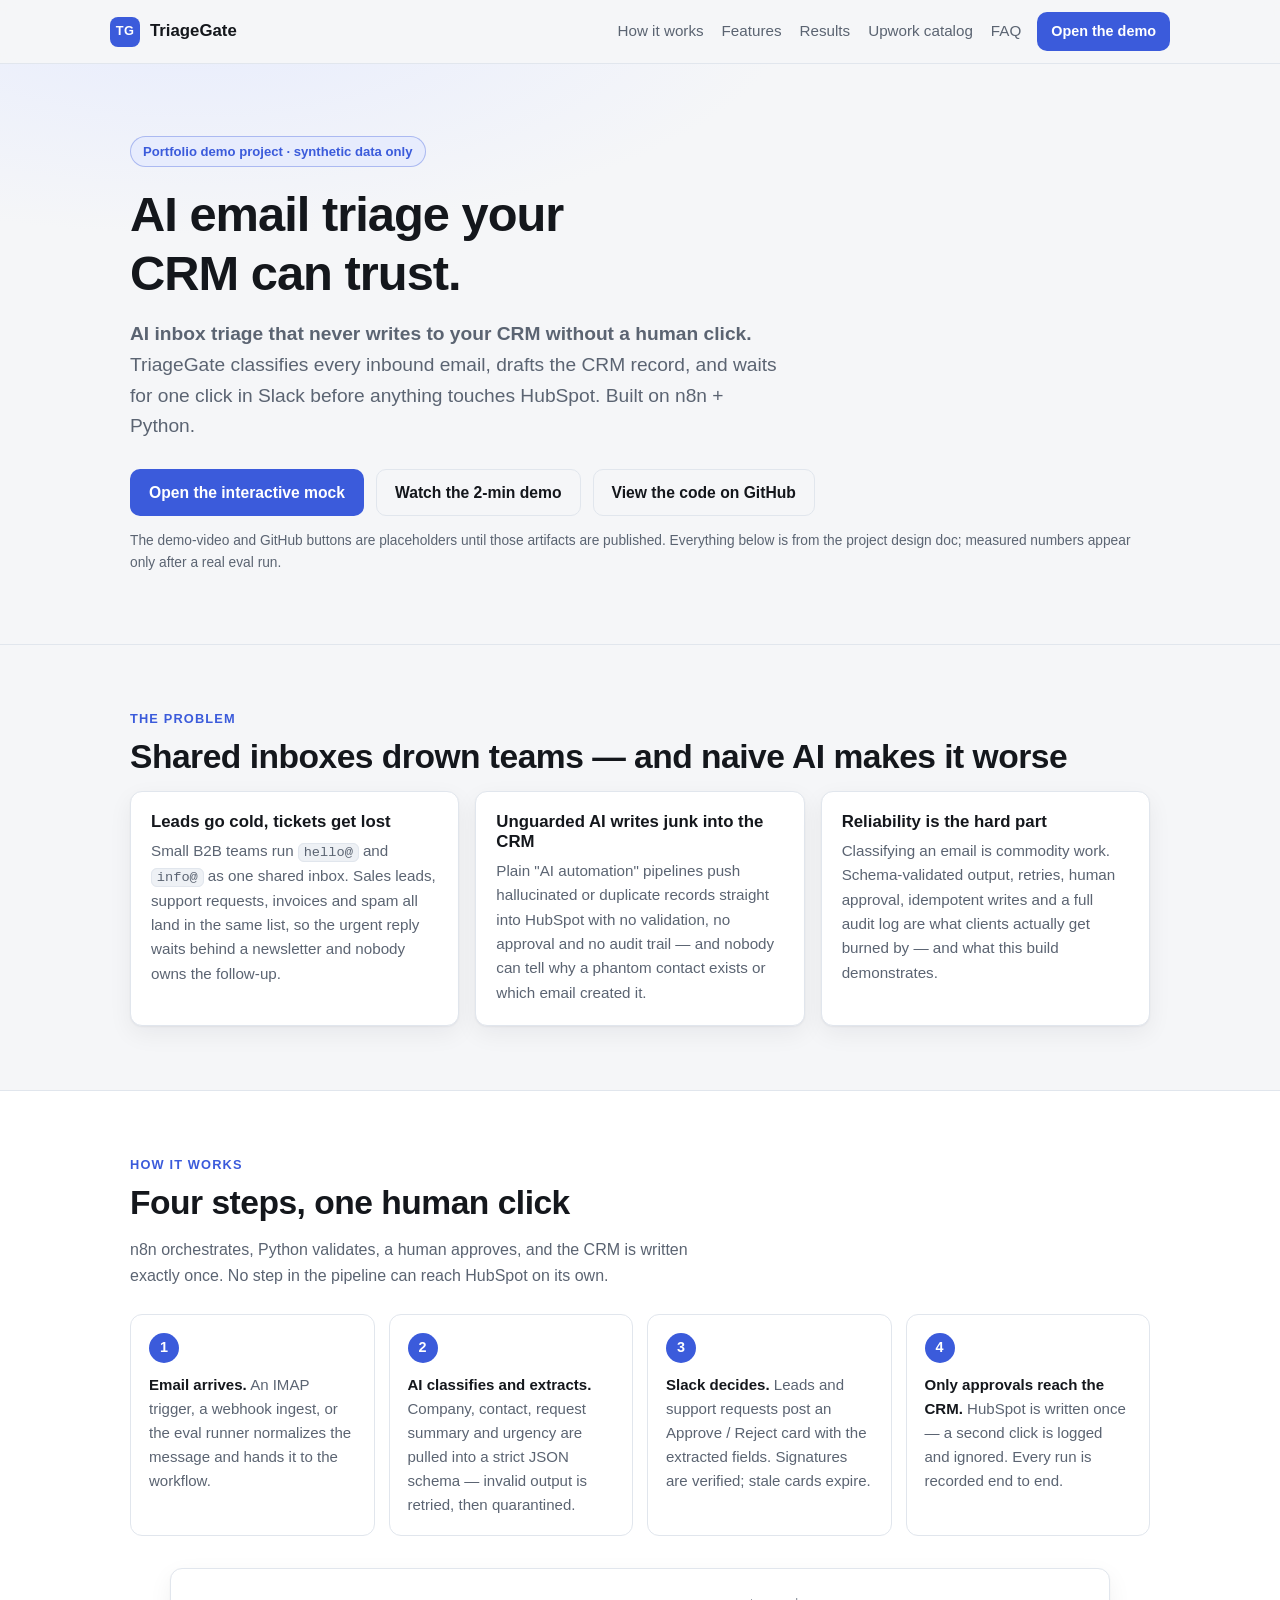
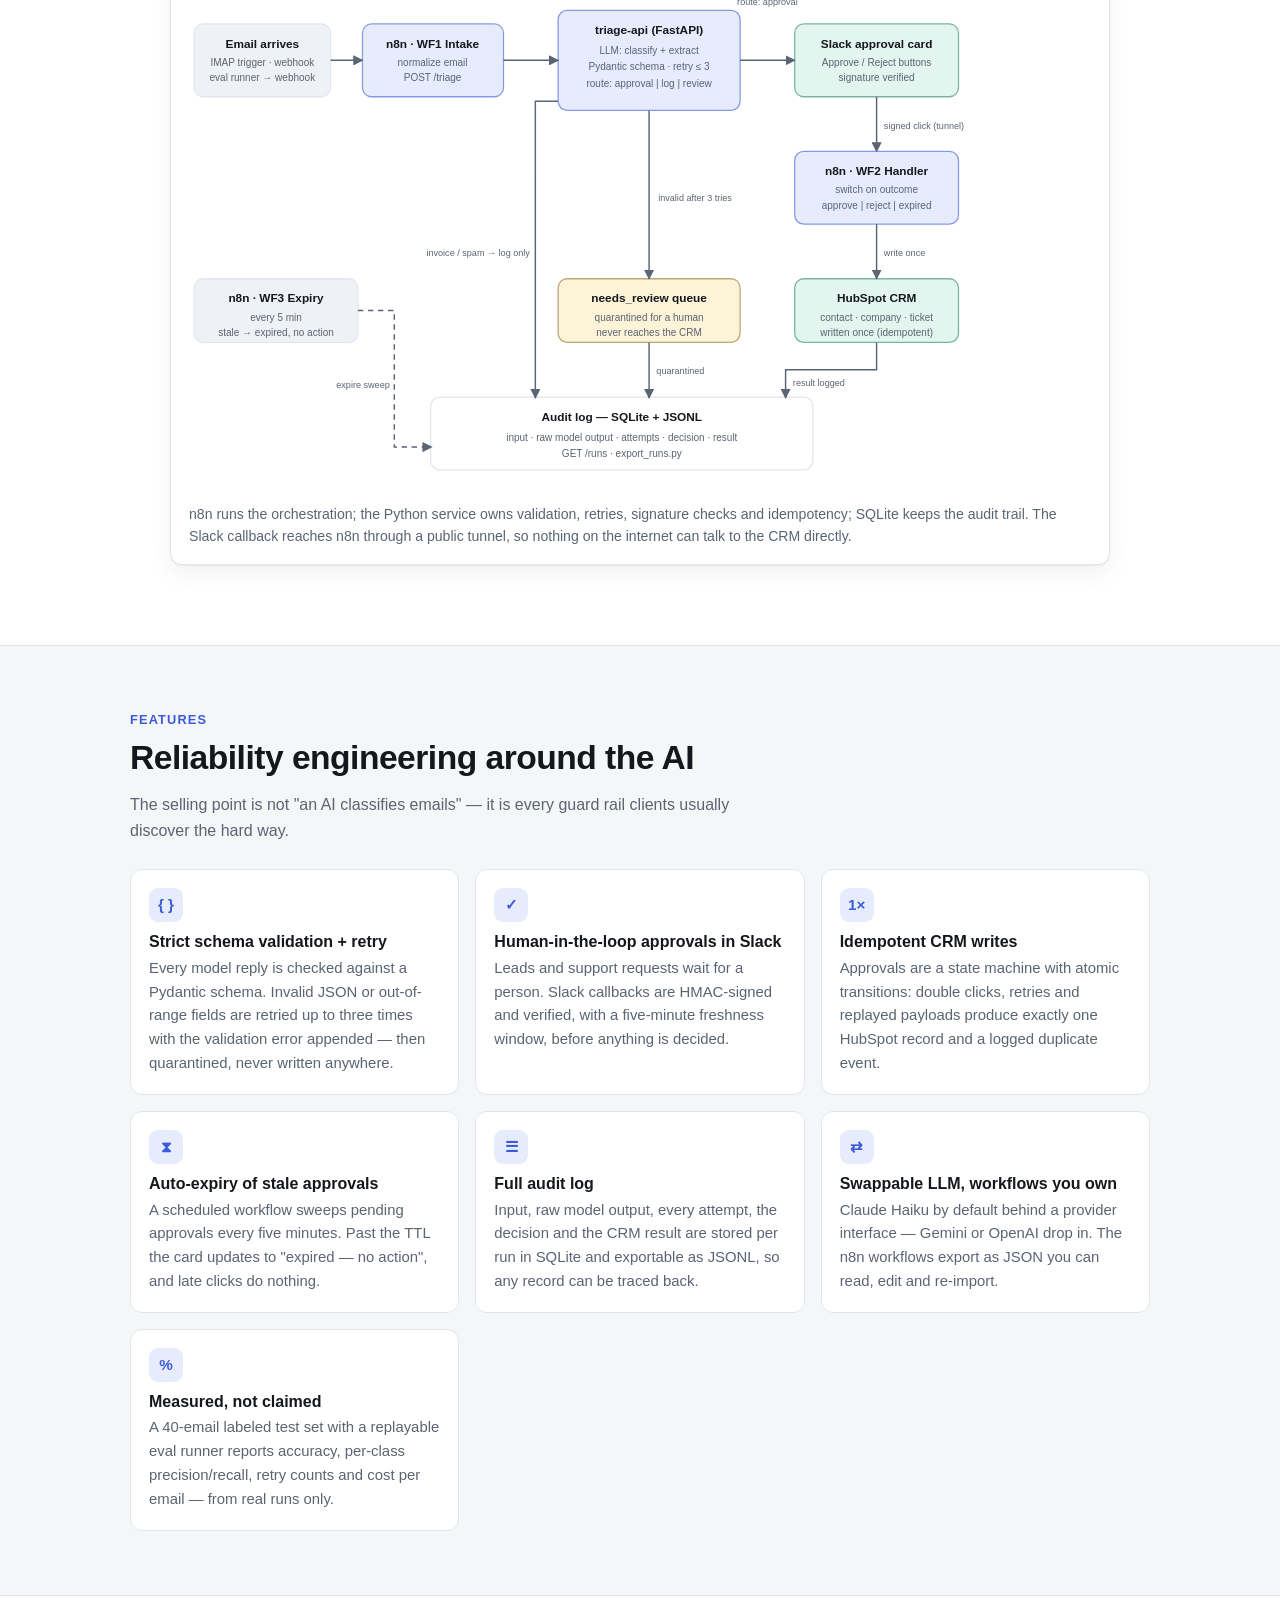
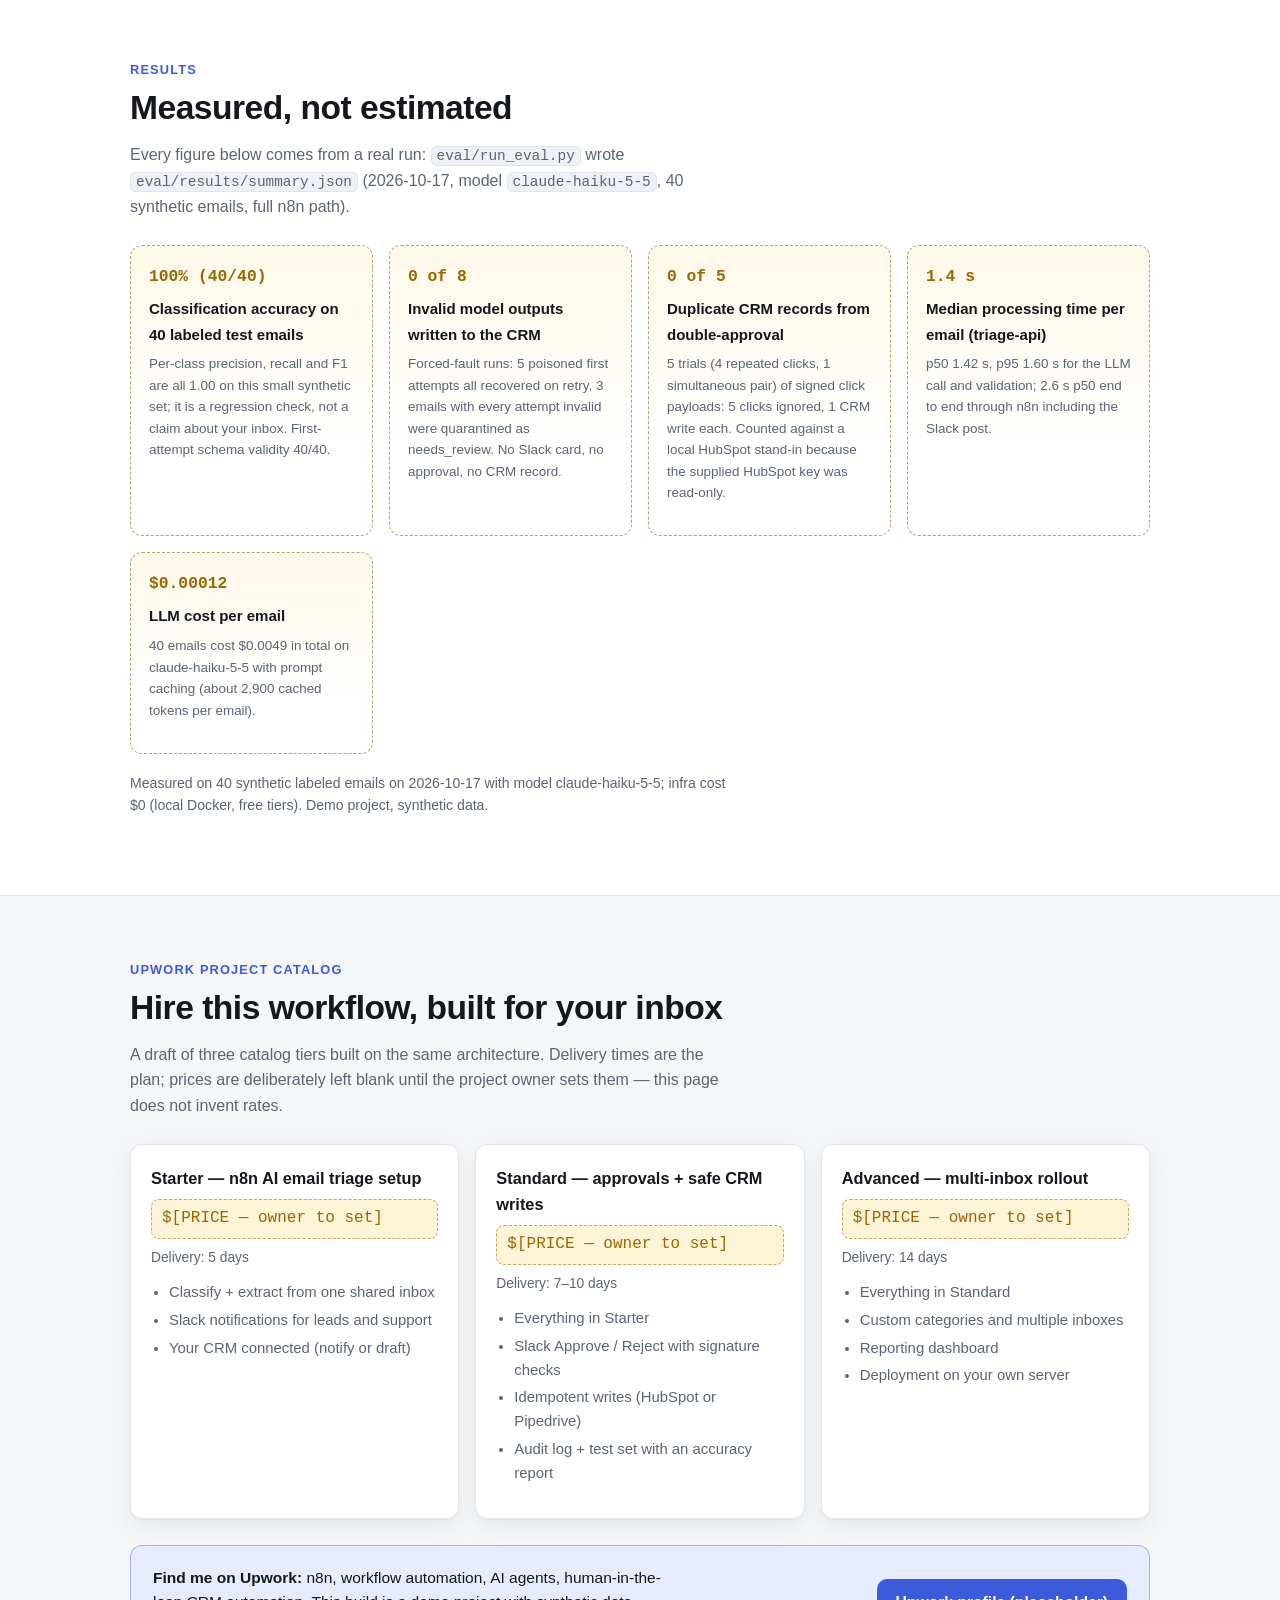
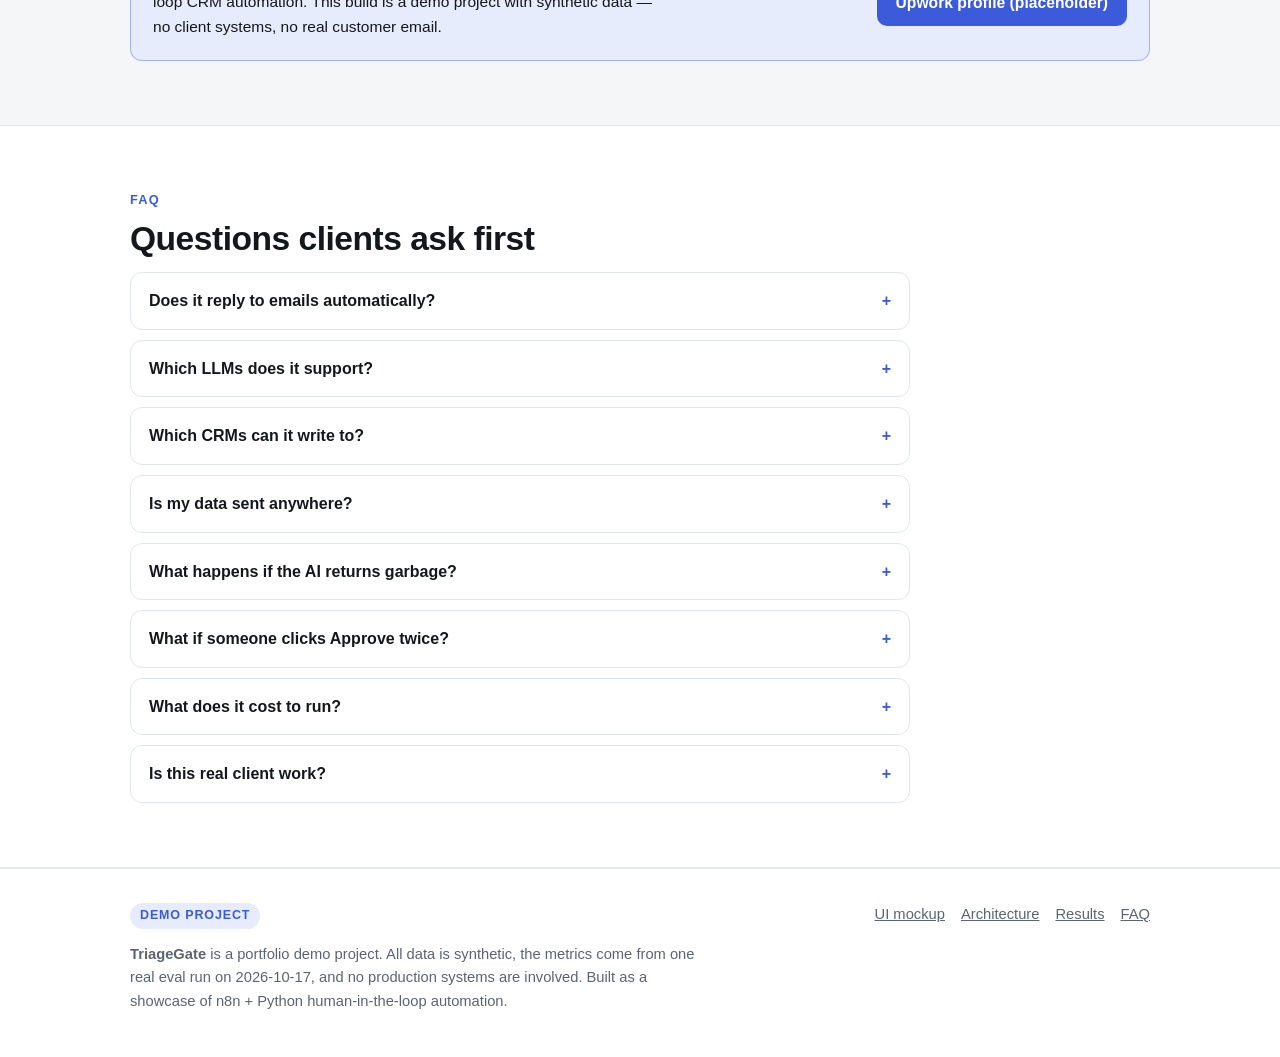
==== commit eb979136: "M10: README with measured results, docs, real-HubSpot check, fault/expiry evidence, site numbers Co-" ====
--- a/site/index.html
+++ b/site/index.html
@@ -278,7 +278,7 @@
         <div class="feature">
           <span class="feature-ico" aria-hidden="true">%</span>
           <h3>Measured, not claimed</h3>
-          <p>A 24-email labeled test set with a replayable eval runner reports accuracy,
+          <p>A 40-email labeled test set with a replayable eval runner reports accuracy,
             per-class precision/recall, retry counts and cost per email — from real runs only.</p>
         </div>
       </div>
@@ -290,50 +290,40 @@
     <div class="container">
       <div class="section-head">
         <div class="section-kicker">Results</div>
-        <h2 class="section-title">Numbers appear only when measured</h2>
+        <h2 class="section-title">Measured, not estimated</h2>
         <p class="section-sub">
-          Every figure below is produced by <code>eval/run_eval.py</code> writing
-          <code>eval/results/summary.json</code> from a real run. Until that run happens, each
-          value is a clearly marked placeholder — nothing here is estimated or invented.
+          Every figure below comes from a real run: <code>eval/run_eval.py</code> wrote <code>eval/results/summary.json</code> (2026-10-17, model <code>claude-haiku-5-5</code>, 40 synthetic emails, full n8n path).
         </p>
       </div>
       <div class="grid metrics-grid">
         <div class="metric">
-          <span class="pending-chip">To be measured</span>
-          <span class="metric-value">[PLACEHOLDER]</span>
-          <span class="metric-label">Classification accuracy on 24 labeled test emails</span>
-          <p class="metric-note">Target ≥ 0.90. Per-class P/R/F1 and a confusion matrix ship alongside.</p>
+          <span class="metric-value">100% (40/40)</span>
+          <span class="metric-label">Classification accuracy on 40 labeled test emails</span>
+          <p class="metric-note">Per-class precision, recall and F1 are all 1.00 on this small synthetic set; it is a regression check, not a claim about your inbox. First-attempt schema validity 40/40.</p>
         </div>
         <div class="metric">
-          <span class="pending-chip">To be measured</span>
-          <span class="metric-value">[PLACEHOLDER]</span>
+          <span class="metric-value">0 of 8</span>
           <span class="metric-label">Invalid model outputs written to the CRM</span>
-          <p class="metric-note">Target 0, verified on a forced-fault run where the first attempt is poisoned.</p>
+          <p class="metric-note">Forced-fault runs: 5 poisoned first attempts all recovered on retry, 3 emails with every attempt invalid were quarantined as needs_review. No Slack card, no approval, no CRM record.</p>
         </div>
         <div class="metric">
-          <span class="pending-chip">To be measured</span>
-          <span class="metric-value">[PLACEHOLDER]</span>
+          <span class="metric-value">0 of 5</span>
           <span class="metric-label">Duplicate CRM records from double-approval</span>
-          <p class="metric-note">Target 0, from concurrent and repeated signed click payloads.</p>
+          <p class="metric-note">5 trials (4 repeated clicks, 1 simultaneous pair) of signed click payloads: 5 clicks ignored, 1 CRM write each. Counted against a local HubSpot stand-in because the supplied HubSpot key was read-only.</p>
         </div>
         <div class="metric">
-          <span class="pending-chip">To be measured</span>
-          <span class="metric-value">[PLACEHOLDER]</span>
-          <span class="metric-label">Median processing time per email</span>
-          <p class="metric-note">p50 and p95 reported from triage-api timing plus end-to-end latency.</p>
+          <span class="metric-value">1.4 s</span>
+          <span class="metric-label">Median processing time per email (triage-api)</span>
+          <p class="metric-note">p50 1.42 s, p95 1.60 s for the LLM call and validation; 2.6 s p50 end to end through n8n including the Slack post.</p>
         </div>
         <div class="metric">
-          <span class="pending-chip">To be measured</span>
-          <span class="metric-value">[PLACEHOLDER]</span>
+          <span class="metric-value">$0.00012</span>
           <span class="metric-label">LLM cost per email</span>
-          <p class="metric-note">Token counts × current per-token price, summed across the eval run.</p>
+          <p class="metric-note">40 emails cost $0.0049 in total on claude-haiku-5-5 with prompt caching (about 2,900 cached tokens per email).</p>
         </div>
       </div>
       <p class="results-footnote">
-        Measurement plan: 24 synthetic labeled emails, run date and model id recorded with the
-        output, infra cost $0 (local Docker, free tiers), LLM tokens itemized per email. If you
-        are reading this before the first run, the honest answer is "not yet measured" — and the
-        placeholders say exactly that.
+        Measured on 40 synthetic labeled emails on 2026-10-17 with model claude-haiku-5-5; infra cost $0 (local Docker, free tiers). Demo project, synthetic data.
       </p>
     </div>
   </section>
@@ -446,8 +436,8 @@
     <div>
       <span class="footer-demo">Demo project</span>
       <p>
-        <strong>TriageGate</strong> is a portfolio demo project. All data is synthetic, all metrics
-        marked "to be measured" are placeholders until a real eval run, and no production systems
+        <strong>TriageGate</strong> is a portfolio demo project. All data is synthetic, the
+        metrics come from one real eval run on 2026-10-17, and no production systems
         are involved. Built as a showcase of n8n + Python human-in-the-loop automation.
       </p>
     </div>
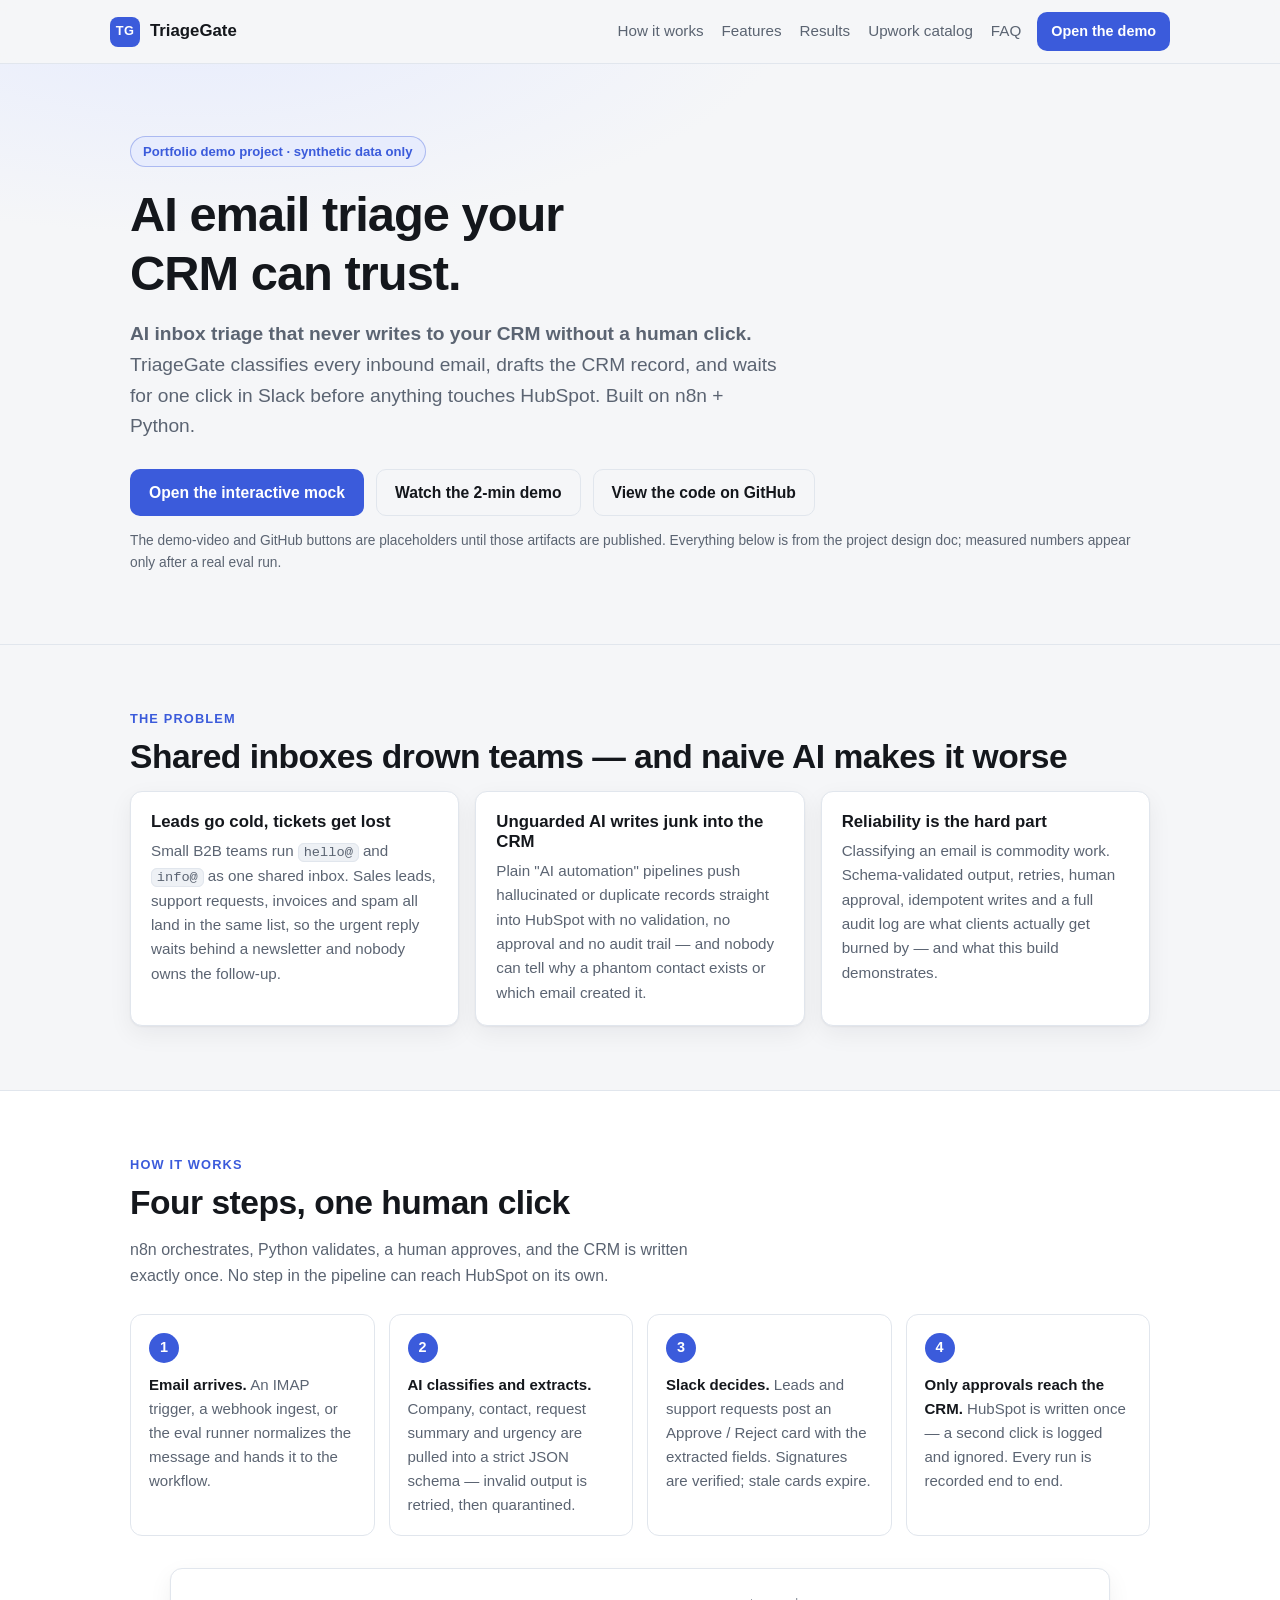
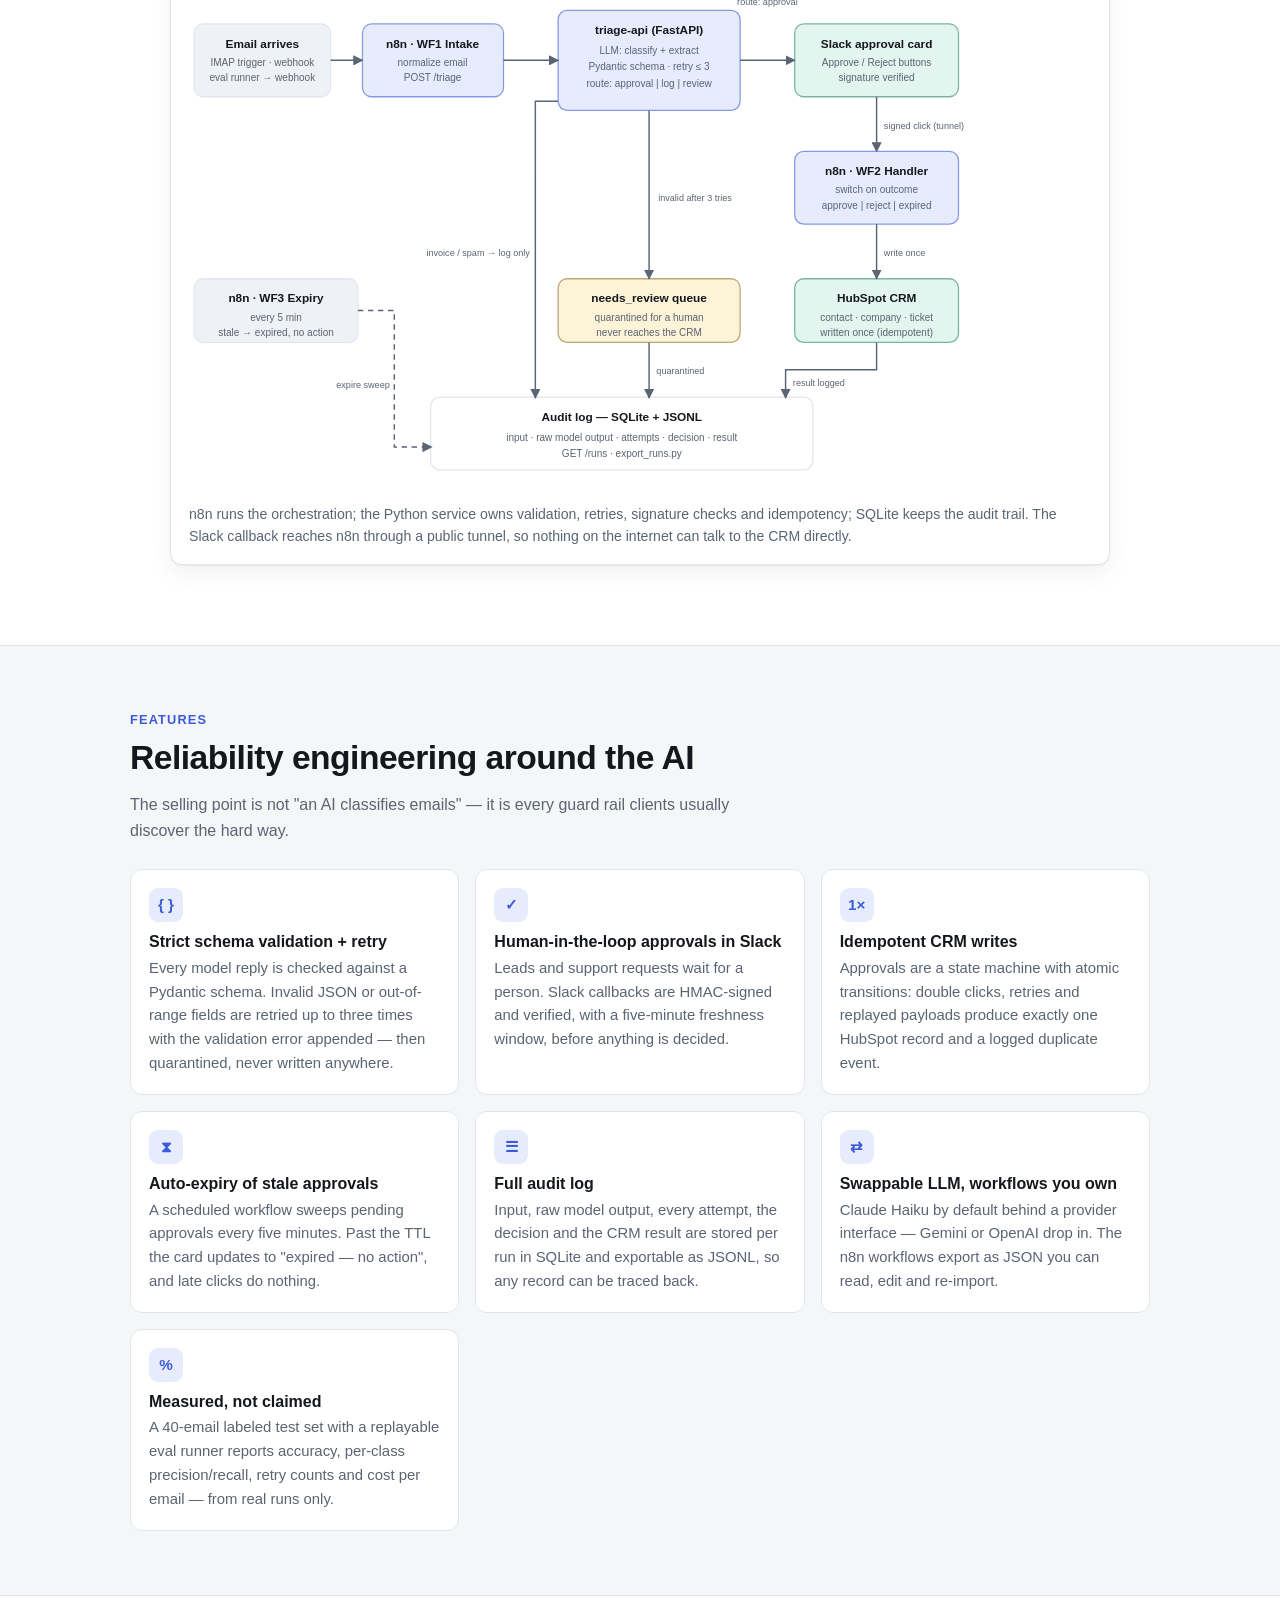
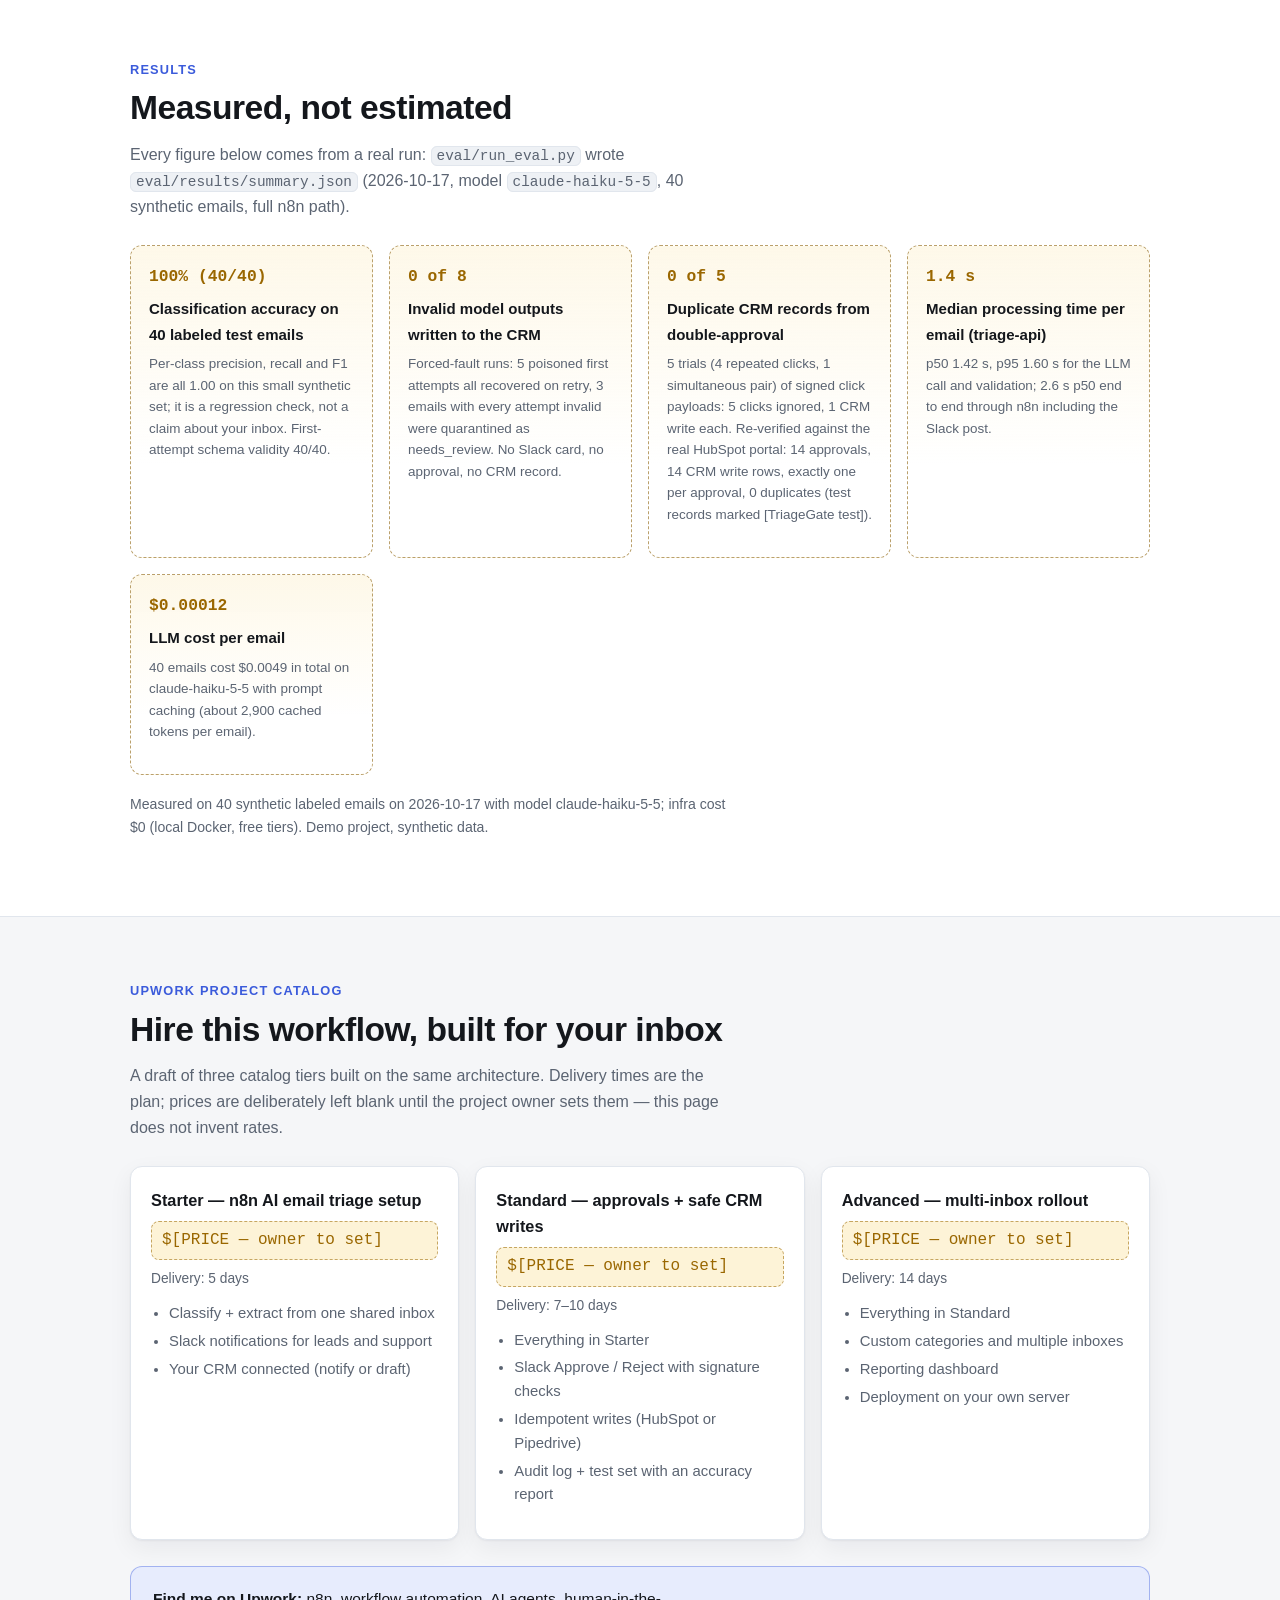
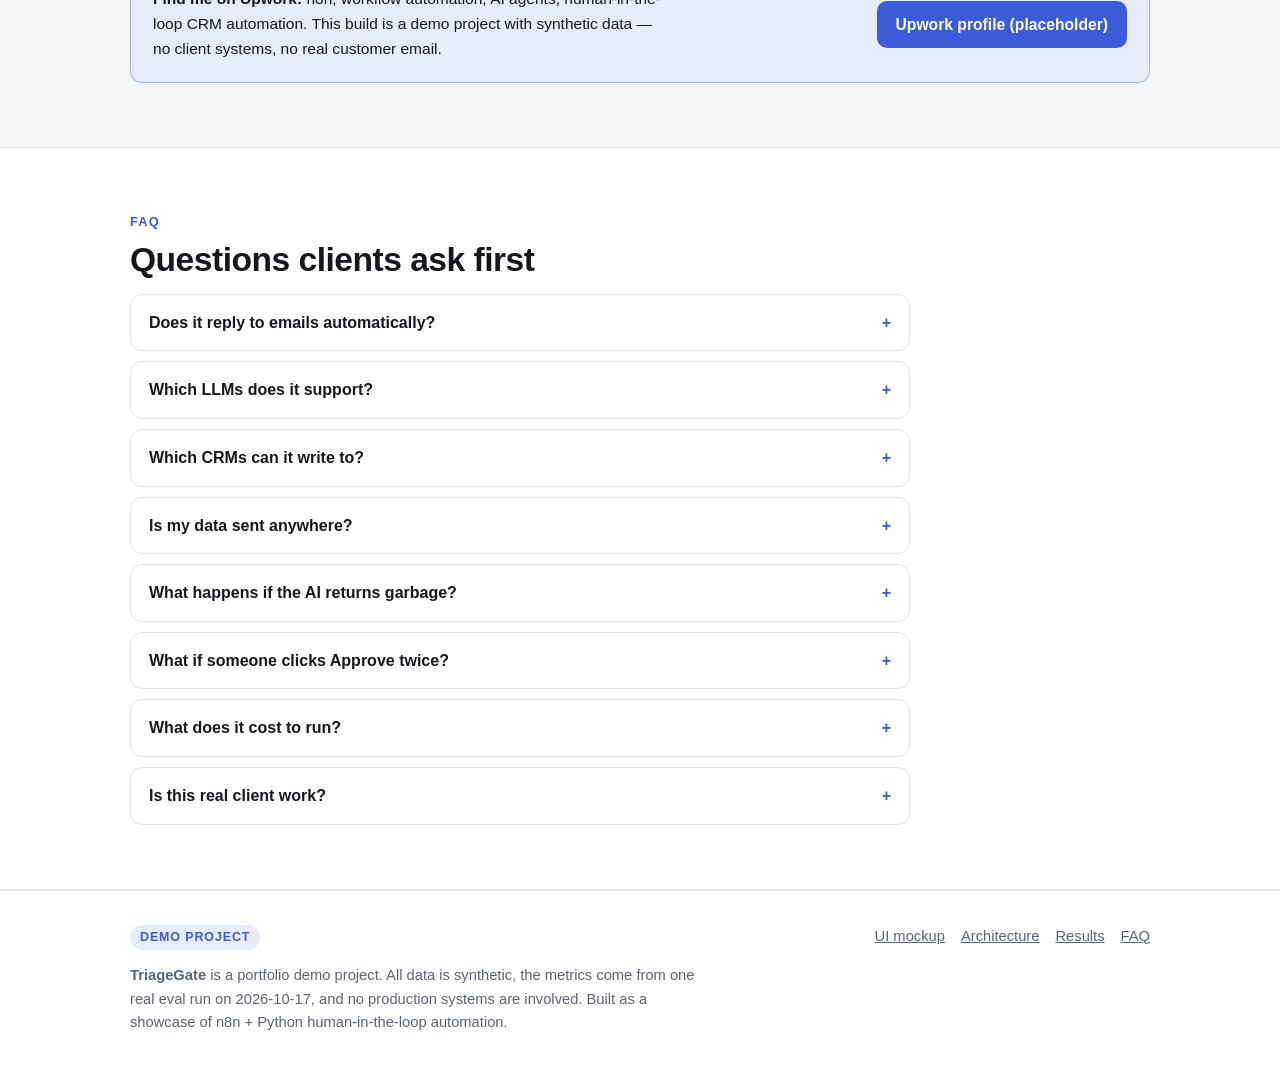
==== commit 46dc27fc: "Real HubSpot proof: approve, double-approve, reject, expiry on the live portal 14 approvals -> 14 wr" ====
--- a/site/index.html
+++ b/site/index.html
@@ -309,7 +309,7 @@
         <div class="metric">
           <span class="metric-value">0 of 5</span>
           <span class="metric-label">Duplicate CRM records from double-approval</span>
-          <p class="metric-note">5 trials (4 repeated clicks, 1 simultaneous pair) of signed click payloads: 5 clicks ignored, 1 CRM write each. Counted against a local HubSpot stand-in because the supplied HubSpot key was read-only.</p>
+          <p class="metric-note">5 trials (4 repeated clicks, 1 simultaneous pair) of signed click payloads: 5 clicks ignored, 1 CRM write each. Re-verified against the real HubSpot portal: 14 approvals, 14 CRM write rows, exactly one per approval, 0 duplicates (test records marked [TriageGate test]).</p>
         </div>
         <div class="metric">
           <span class="metric-value">1.4 s</span>
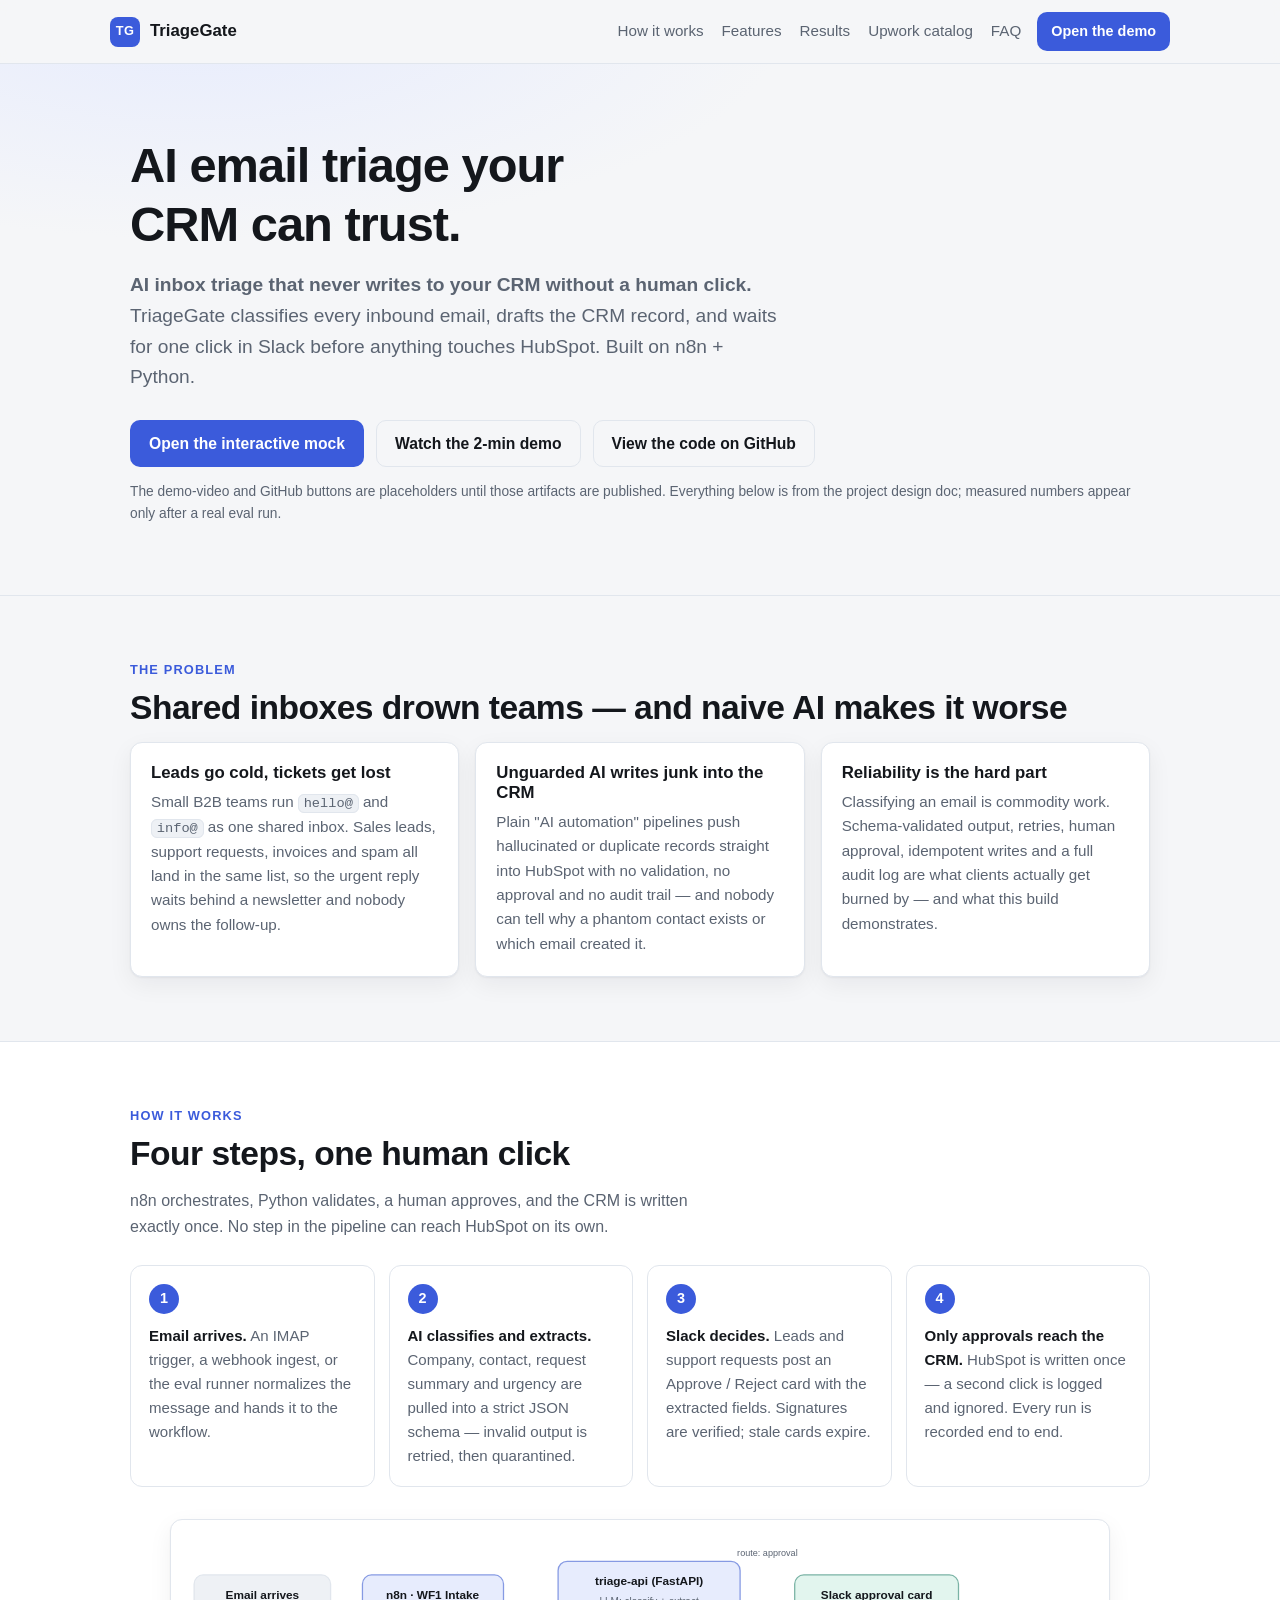
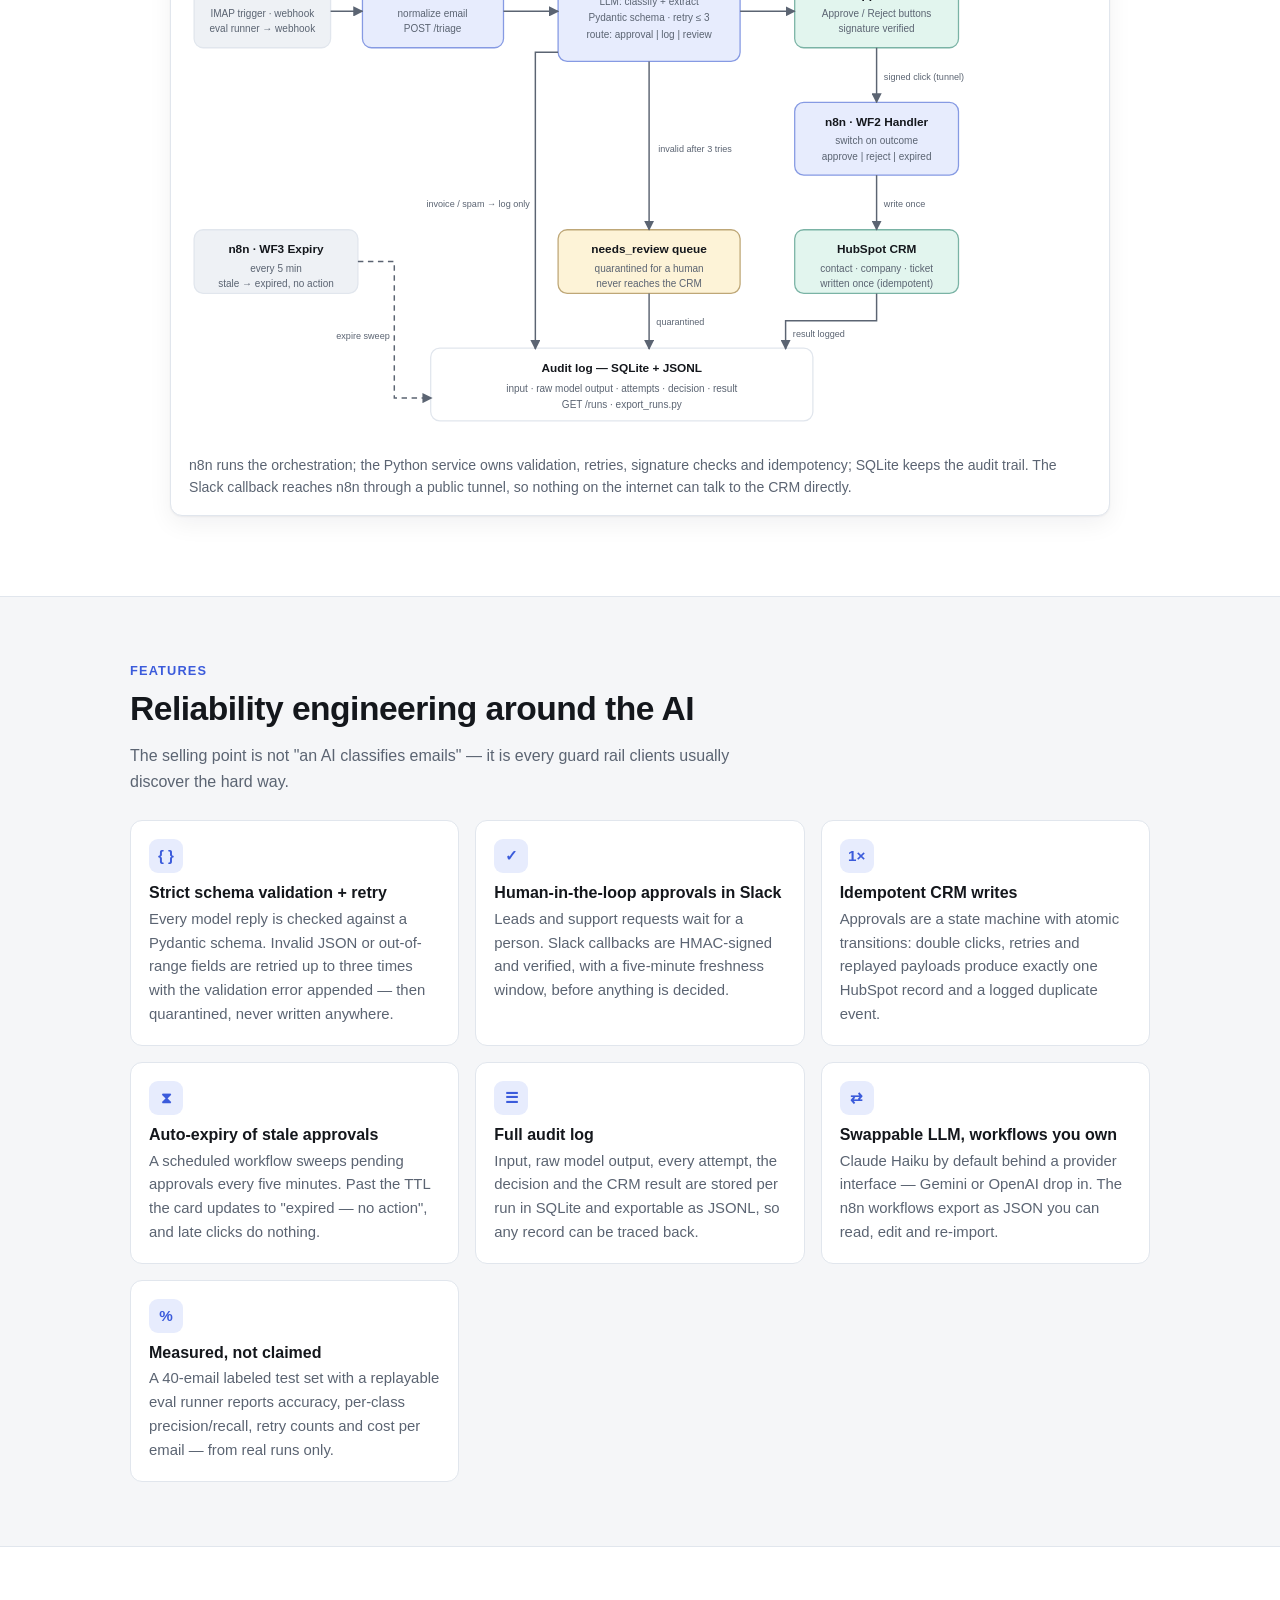
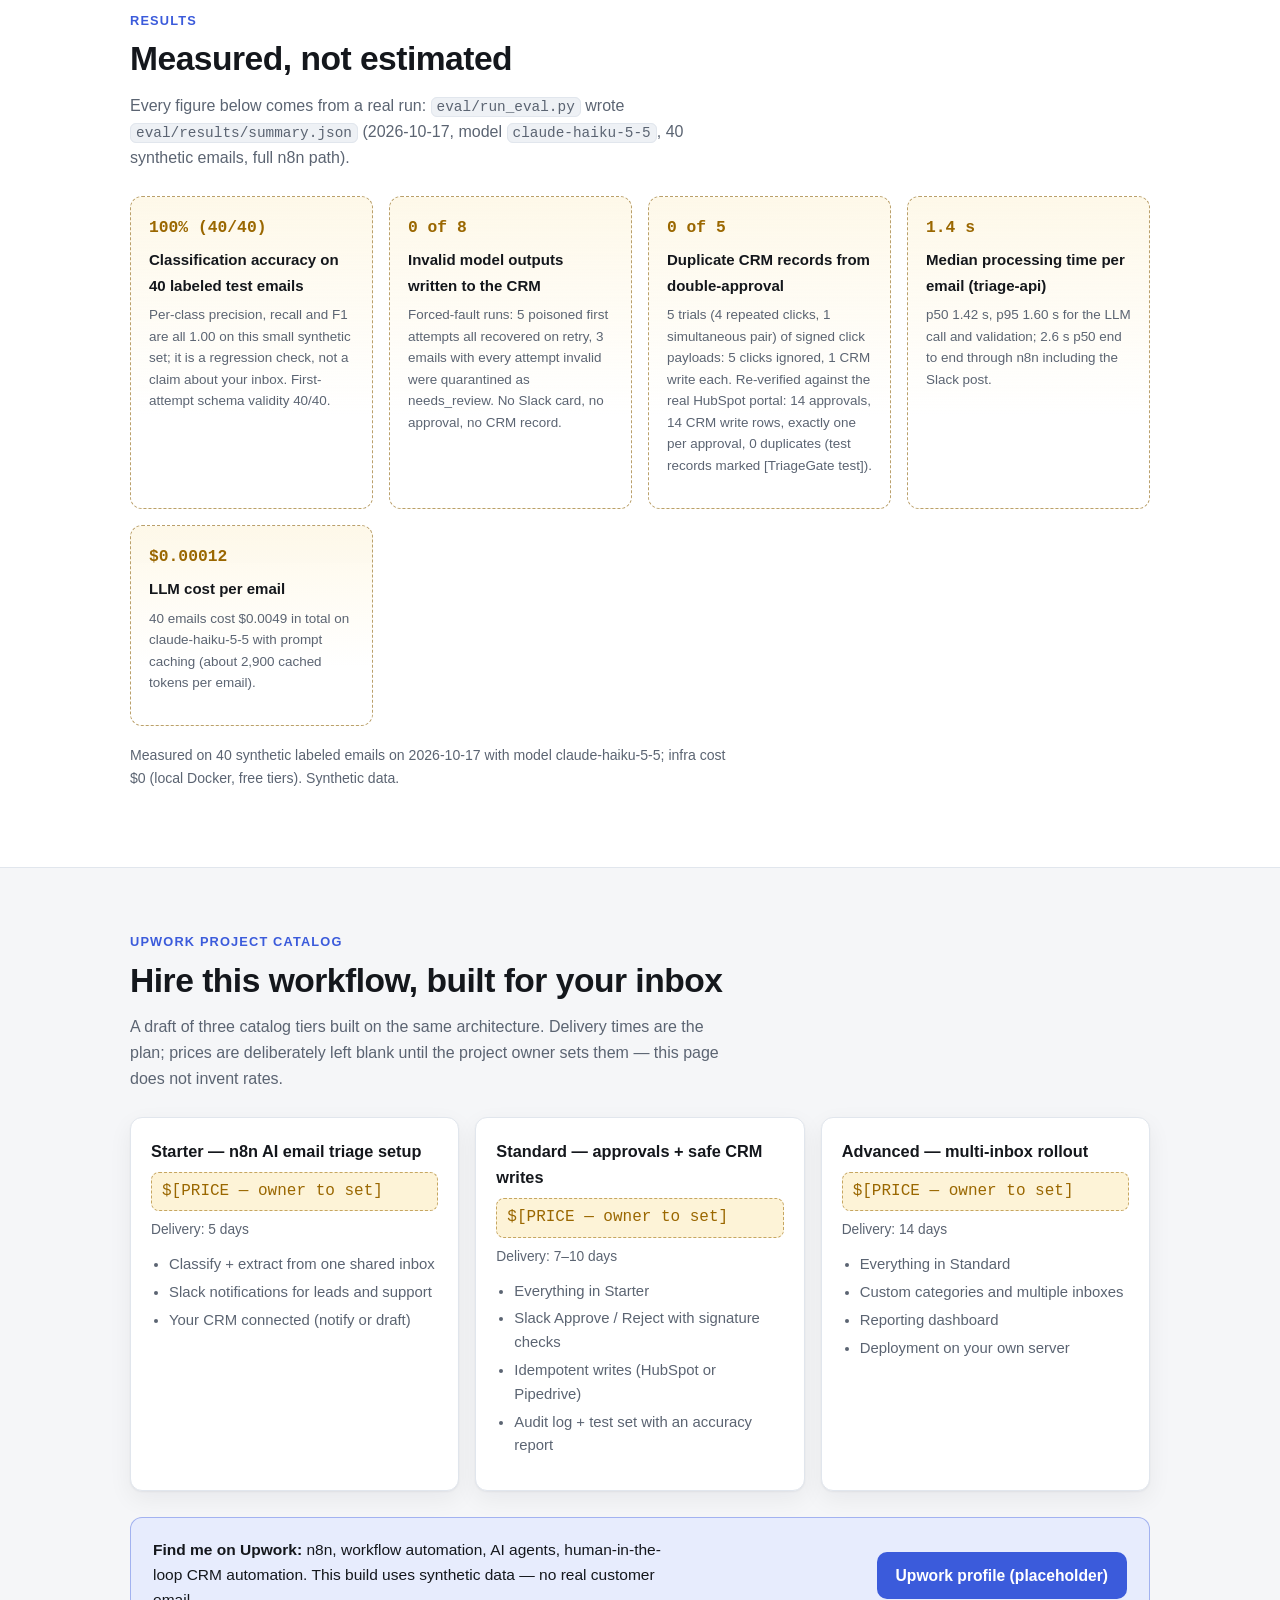
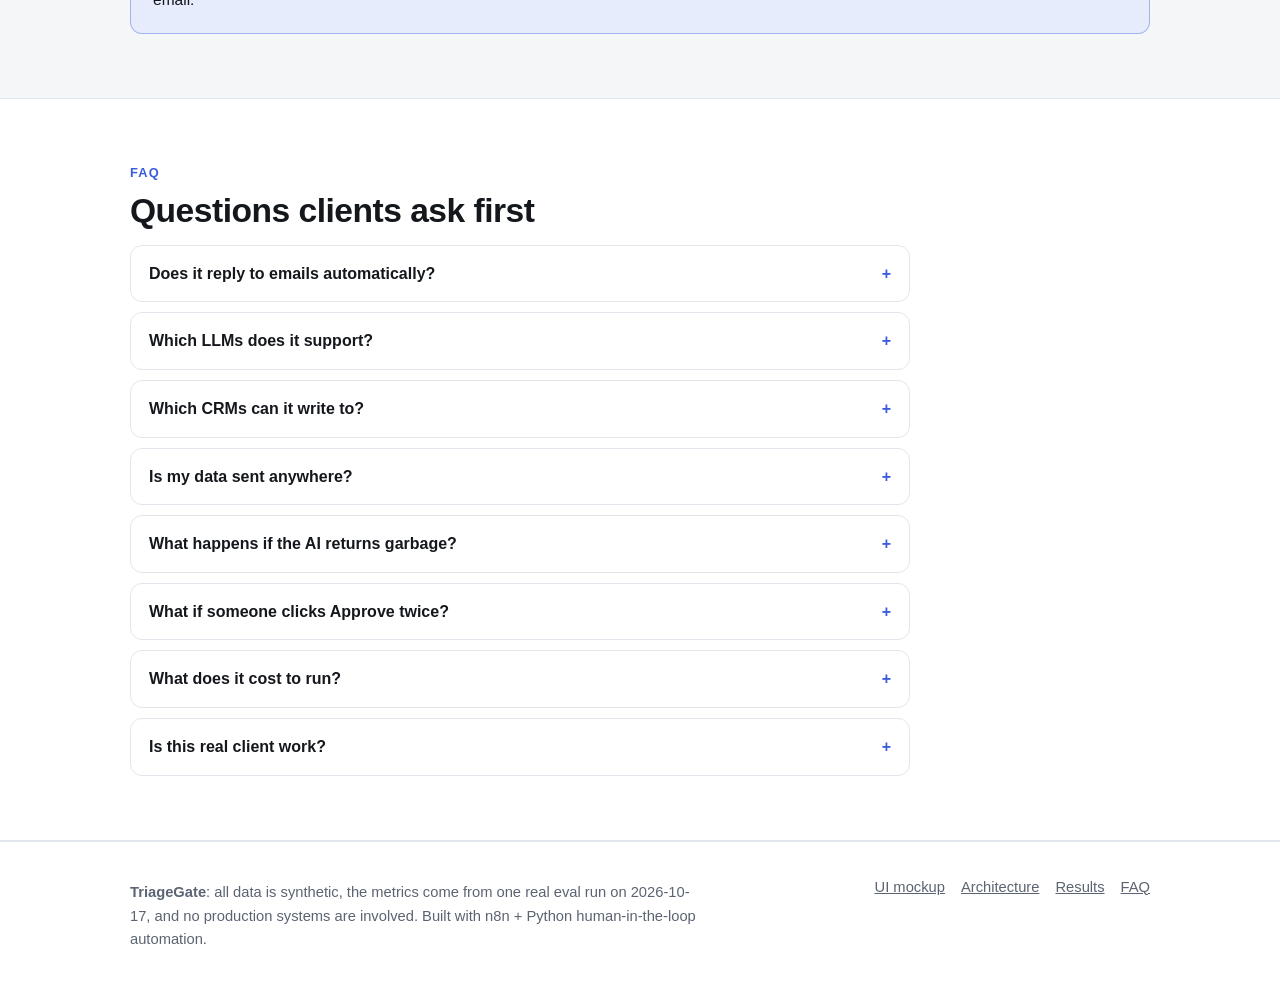
==== commit 1d6a1e46: "Remove demo-project labels and about-me blurbs Co-Authored-By: Claude Sonnet 5.5 <noreply@anthropic." ====
--- a/site/index.html
+++ b/site/index.html
@@ -4,7 +4,7 @@
 <meta charset="utf-8">
 <meta name="viewport" content="width=device-width, initial-scale=1">
 <title>TriageGate — AI email triage your CRM can trust</title>
-<meta name="description" content="TriageGate classifies every inbound email, drafts the CRM record, and waits for one click in Slack before anything touches HubSpot. Built on n8n + Python. Portfolio demo project with synthetic data.">
+<meta name="description" content="TriageGate classifies every inbound email, drafts the CRM record, and waits for one click in Slack before anything touches HubSpot. Built on n8n + Python. Evaluated on synthetic data.">
 <link rel="icon" href="data:image/svg+xml,<svg xmlns='http://www.w3.org/2000/svg' viewBox='0%200%20100%20100'><rect width='100' height='100' rx='22' fill='%233b5bdb'/><text%20x='50'%20y='70'%20font-size='52'%20font-family='sans-serif'%20font-weight='bold'%20fill='%23ffffff'%20text-anchor='middle'>TG</text></svg>">
 <link rel="stylesheet" href="styles.css">
 </head>
@@ -30,7 +30,6 @@
   <!-- ================= HERO ================= -->
   <section class="hero">
     <div class="container">
-      <span class="hero-badge">Portfolio demo project · synthetic data only</span>
       <h1 class="hero-title">AI email triage your CRM can trust.</h1>
       <p class="hero-lead">
         <strong>AI inbox triage that never writes to your CRM without a human click.</strong>
@@ -323,7 +322,7 @@
         </div>
       </div>
       <p class="results-footnote">
-        Measured on 40 synthetic labeled emails on 2026-10-17 with model claude-haiku-5-5; infra cost $0 (local Docker, free tiers). Demo project, synthetic data.
+        Measured on 40 synthetic labeled emails on 2026-10-17 with model claude-haiku-5-5; infra cost $0 (local Docker, free tiers). Synthetic data.
       </p>
     </div>
   </section>
@@ -377,8 +376,7 @@
       <div class="cta-band">
         <p>
           <strong>Find me on Upwork:</strong> n8n, workflow automation, AI agents, human-in-the-loop
-          CRM automation. This build is a demo project with synthetic data — no client systems,
-          no real customer email.
+          CRM automation. This build uses synthetic data — no real customer email.
         </p>
         <a class="btn btn-primary" href="#" title="Placeholder — Upwork profile / catalog link is added before publishing">Upwork profile (placeholder)</a>
       </div>
@@ -423,7 +421,7 @@
         </details>
         <details class="faq-item">
           <summary>Is this real client work?</summary>
-          <div class="faq-a"><p>No — it is a portfolio demo project built with synthetic data (fictional companies on <code>example.com</code> addresses). No real inboxes, no client systems, no customer data.</p></div>
+          <div class="faq-a"><p>No — the evaluation uses synthetic data only (fictional companies on <code>example.com</code> addresses). There are no real inboxes and no customer data.</p></div>
         </details>
       </div>
     </div>
@@ -434,11 +432,10 @@
 <footer class="site-footer">
   <div class="container footer-grid">
     <div>
-      <span class="footer-demo">Demo project</span>
       <p>
-        <strong>TriageGate</strong> is a portfolio demo project. All data is synthetic, the
+        <strong>TriageGate</strong>: all data is synthetic, the
         metrics come from one real eval run on 2026-10-17, and no production systems
-        are involved. Built as a showcase of n8n + Python human-in-the-loop automation.
+        are involved. Built with n8n + Python human-in-the-loop automation.
       </p>
     </div>
     <div class="footer-links">
